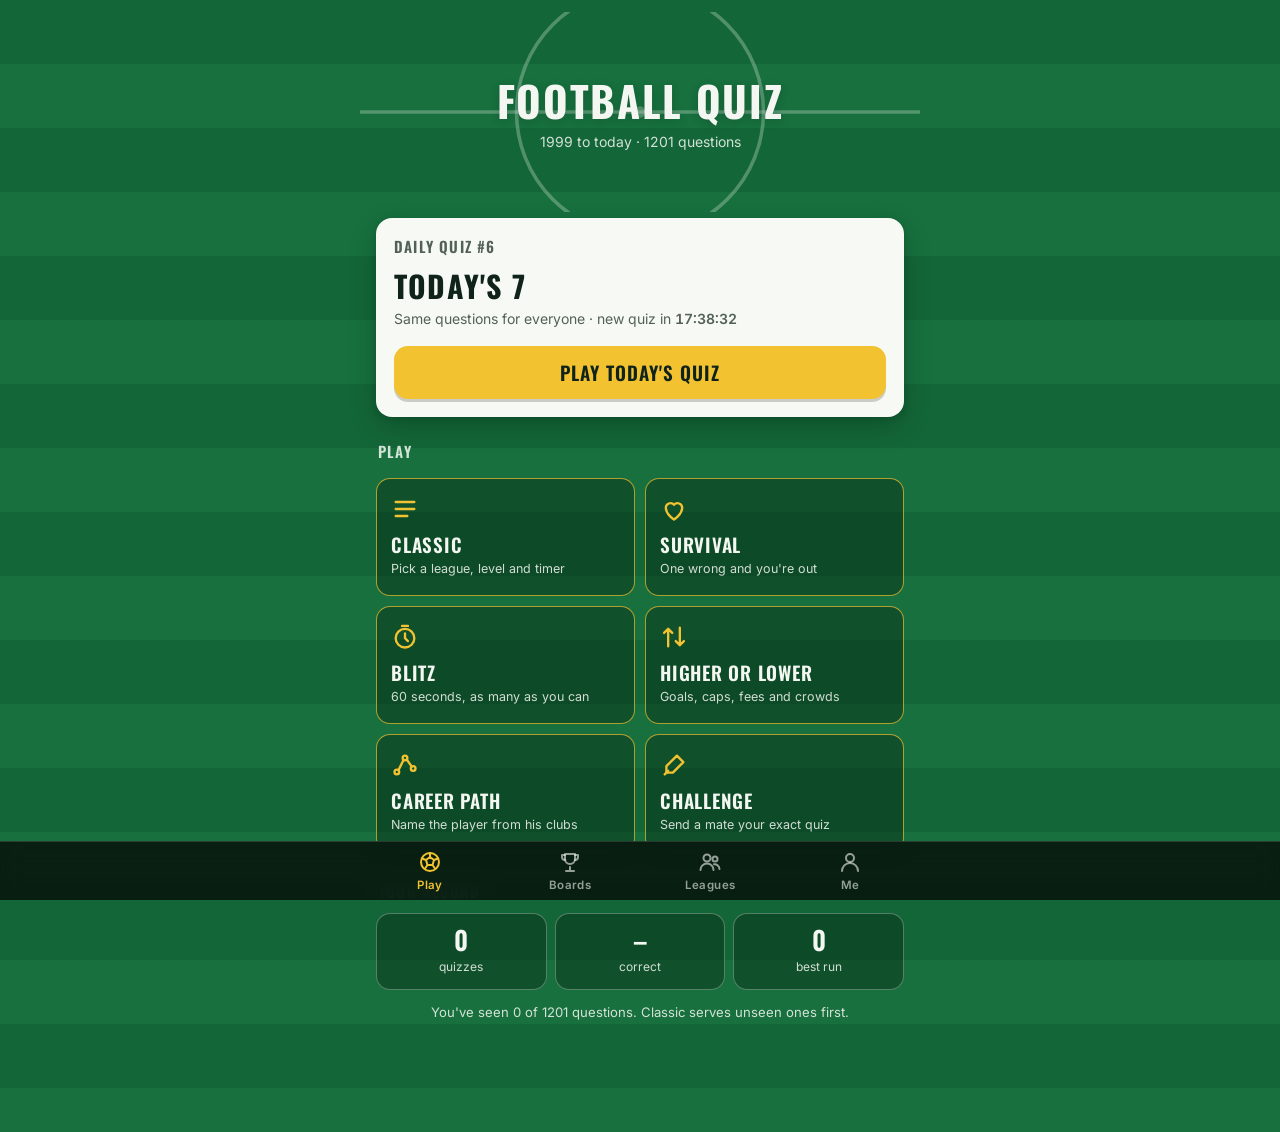
==== docs/index.html @ 6bd8944f "Front end: notifications - offered after a finished daily quiz (never on first launch), three switch" ====
<!doctype html>
<html lang="en">
<head>
<meta charset="utf-8">
<meta name="viewport" content="width=device-width, initial-scale=1, viewport-fit=cover">
<title>Football Quiz</title>
<meta name="description" content="Football general knowledge quiz, 1999 to today: a daily quiz plus classic games across the Premier League, La Liga, Serie A, Europe and international football.">
<meta name="theme-color" content="#136637" media="(prefers-color-scheme: light)">
<meta name="theme-color" content="#08170e" media="(prefers-color-scheme: dark)">
<link rel="manifest" href="manifest.json">
<link rel="icon" href="icon-192.png">
<link rel="apple-touch-icon" href="icon-192.png">
<link rel="preload" href="fonts/oswald-latin.woff2" as="font" type="font/woff2" crossorigin>
<link rel="preload" href="fonts/inter-latin.woff2" as="font" type="font/woff2" crossorigin>
<link rel="stylesheet" href="app.css">
<script defer src="js/daily-gen.js"></script>
<script defer src="js/match.js"></script>
<script defer src="js/ach-defs.js"></script>
<script defer src="js/core.js"></script>
<script defer src="js/achievements.js"></script>
<script defer src="js/quiz.js"></script>
<script defer src="js/social.js"></script>
<script defer src="js/report.js"></script>
<script defer src="js/modes.js"></script>
<script defer src="js/games.js"></script>
<script defer src="js/compete.js"></script>
<script defer src="js/board.js"></script>
<script defer src="js/push.js"></script>
<script defer src="js/me.js"></script>
<script defer src="js/app.js"></script>
</head>
<body>
<main>

<!-- ============ PLAY tab ============ -->
<section id="home">
  <header class="pitchhead">
    <svg viewBox="0 0 390 200" preserveAspectRatio="xMidYMid slice" aria-hidden="true">
      <g fill="none" stroke="#f4f7f1" stroke-opacity=".28" stroke-width="2.5">
        <line x1="-20" y1="100" x2="410" y2="100"/>
        <circle cx="195" cy="100" r="86"/>
      </g>
      <circle cx="195" cy="100" r="4" fill="#f4f7f1" fill-opacity=".28"/>
    </svg>
    <div class="ttl">
      <h1>Football Quiz</h1>
      <p id="subtitle">1999 to today</p>
    </div>
  </header>

  <div class="card daily" id="dailyCard">
    <div class="row1"><span class="lbl" id="dLabel">Daily quiz</span><span class="flame" id="dFlame"></span></div>
    <div id="dTodo">
      <h2>Today's 7</h2>
      <p class="meta">Same questions for everyone · new quiz in <span class="countdown" id="dCount1">--:--:--</span></p>
      <button class="btn" id="dPlay">Play today's quiz</button>
    </div>
    <div id="dDone" class="hidden">
      <div class="doneRow"><span class="score" id="dScore"></span><div class="grid7" id="dGrid"></div></div>
      <p class="meta" id="dRank" style="margin-top:8px"></p>
      <p class="meta">Come back tomorrow · next quiz in <span class="countdown" id="dCount2">--:--:--</span></p>
      <div class="btns"><button class="btn" id="dShare">Share</button><button class="btn ghost" id="dBoard">Daily board</button></div>
    </div>
  </div>

  <button class="divstrip tile hidden" id="divStrip">
    <span class="dic" aria-hidden="true"><svg viewBox="0 0 24 24" width="22" height="22" fill="none" stroke="currentColor" stroke-width="2" stroke-linecap="round" stroke-linejoin="round"><path d="M12 3v18M5 9l7-6 7 6"/><path d="M5 15l7 6 7-6" opacity=".45"/></svg></span>
    <span class="dtx"><b id="divTier"></b><span id="divLine"></span></span>
    <span class="chev" aria-hidden="true">›</span>
  </button>

  <h2 class="sec">Play</h2>
  <div class="modes" id="modes"></div>

  <h2 class="sec">Your record</h2>
  <div class="stats">
    <div class="stat tile"><b id="sPlayed">0</b><span>quizzes</span></div>
    <div class="stat tile"><b id="sPct">–</b><span>correct</span></div>
    <div class="stat tile"><b id="sStreak">0</b><span>best run</span></div>
  </div>
  <p class="small center" id="seenNote"></p>
</section>

<!-- ============ Classic setup ============ -->
<section id="setup" class="hidden">
  <div class="pagehead"><h1>Classic</h1><button class="iconbtn" id="setupBack">Back</button></div>
  <h2 class="sec">Competition</h2>
  <div class="chips" id="leagues"></div>
  <h2 class="sec">Difficulty</h2>
  <div class="chips" id="diffs"></div>
  <h2 class="sec">Questions</h2>
  <div class="chips" id="lengths"></div>
  <h2 class="sec">Timer</h2>
  <div class="chips" id="timers"></div>
  <button class="btn" id="start">Kick off</button>
  <p class="small center" id="pool"></p>
</section>

<!-- ============ Playing ============ -->
<section id="play" class="hidden">
  <div class="playtop"><span class="mname" id="mname">Classic</span><button class="iconbtn" id="quit">Quit</button></div>
  <div class="scoreboard">
    <div><span id="sbQL">Question</span><b id="sbQ">1/10</b></div>
    <div><span id="sbPL">Points</span><b id="sbP">0</b></div>
    <div><span id="sbClockL">Clock</span><b id="sbC">0:00</b></div>
  </div>
  <div class="segs" id="segs"></div>
  <div class="card qcard">
    <button class="lifeline hidden" id="fifty" aria-label="50:50 lifeline: remove two wrong answers, half points">50:50</button>
    <span class="tag" id="qtag"></span>
    <p class="q" id="qtext"></p>
  </div>
  <div class="opts" id="opts"></div>
  <div class="fact hidden" id="fact"><b>Did you know</b><p id="factText"></p></div>
  <button class="btn hidden" id="next">Next</button>
  <button class="linkbtn reportlink hidden" id="reportBtn" type="button">Something wrong with this question?</button>
</section>

<!-- ============ Higher or lower ============ -->
<section id="hilo" class="hidden">
  <div class="playtop"><span class="mname">Higher or lower</span><button class="iconbtn" id="hiQuit">Quit</button></div>
  <div class="scoreboard">
    <div><span>Streak</span><b id="hiStreak">0</b></div>
    <div><span>Best</span><b id="hiBest">0</b></div>
  </div>
  <p class="hicat" id="hiCat"></p>
  <div class="card statcard" id="hiA"></div>
  <div class="vs"><span>vs</span></div>
  <div class="card statcard" id="hiB"></div>
  <p class="hiask" id="hiAsk"></p>
  <div class="hibtns" id="hiBtns">
    <button class="btn" id="hiBtn"><span aria-hidden="true">▲ </span>Higher</button>
    <button class="btn" id="loBtn"><span aria-hidden="true">▼ </span>Lower</button>
  </div>
  <button class="btn hidden" id="hiNext">Next</button>
  <p class="small center" id="hiNote"></p>
</section>

<!-- ============ Career path ============ -->
<section id="career" class="hidden">
  <div class="playtop"><span class="mname">Career path</span><button class="iconbtn" id="cQuit">Quit</button></div>
  <div class="scoreboard">
    <div><span>Player</span><b id="cNum">1/5</b></div>
    <div><span>Points</span><b id="cPts">0</b></div>
    <div><span>Worth</span><b id="cWorth">5</b></div>
  </div>
  <div class="card ccard">
    <span class="tag">Senior clubs in order</span>
    <ol class="path" id="cPath"></ol>
    <p class="left" id="cLeft"></p>
  </div>
  <div id="cAsk">
    <div class="namerow guessrow"><input id="cGuess" maxlength="60" placeholder="Who is it?" autocomplete="off" autocorrect="off" autocapitalize="words" spellcheck="false"><button class="btn" id="cGuessBtn">Guess</button></div>
    <p class="msg" id="cMsg" aria-live="polite"></p>
    <div class="cbtns"><button class="btn ghost" id="cClue">Next clue</button><button class="btn ghost" id="cGiveUp">Give up</button></div>
    <p class="small center">5 points with one club showing, then 4, 3, 2 and 1. A wrong guess shows the next clue.</p>
  </div>
  <div id="cRes" class="hidden">
    <div class="card cres"><p class="lbl">It was</p><p class="who" id="cResName"></p><p id="cResLine"></p></div>
    <button class="btn" id="cNext">Next player</button>
  </div>
</section>

<!-- ============ Result ============ -->
<section id="done" class="hidden">
  <div class="card result">
    <div class="lbl" id="rLabel">Full time</div>
    <div class="big" id="final"></div>
    <p class="verdict" id="verdict"></p>
    <div class="grid7 hidden" id="rGrid"></div>
    <p class="flame hidden" id="rFlame"></p>
    <button class="btn hidden" id="rShare">Share result</button>
  </div>
  <div class="postbox">
    <div id="postAsk" class="hidden">
      <p>Put your score on the board? Pick a name:</p>
      <div class="namerow"><input id="nameIn" maxlength="16" placeholder="Your name" autocomplete="nickname" autocapitalize="words"><button class="btn" id="postBtn">Post</button></div>
    </div>
    <p id="postMsg" class="msg hidden"></p>
  </div>
  <div class="tile pushask hidden" id="pushAsk">
    <p class="pat"><b>Want a nudge when tomorrow's quiz is up?</b></p>
    <p class="cmeta">One notification a day at about 9am, plus when a mate beats your challenge. Switch any of them off in the Me tab.</p>
    <div class="btnpair"><button class="btn" id="paYes">Turn on</button><button class="btn ghost" id="paNo">Not now</button></div>
    <p class="msg err hidden" id="paMsg" aria-live="polite"></p>
  </div>
  <div id="chBox" class="hidden">
    <button class="btn" id="rChallenge">Challenge a mate</button>
    <p class="msg hidden" id="chMsg" aria-live="polite"></p>
  </div>
  <button class="btn" id="again">Play again</button>
  <button class="btn ghost" id="menu">Home</button>
  <h2 class="sec" id="missedH">What you missed</h2>
  <ul class="review" id="missed"></ul>
</section>

<!-- ============ Challenge hub ============ -->
<section id="chal" class="hidden">
  <div class="pagehead"><h1>Challenge</h1><button class="iconbtn" id="chalBack">Back</button></div>
  <div class="card">
    <h2 class="ctitle">Got a code?</h2>
    <p class="cmeta">Play the exact quiz a mate played, then see your scores side by side.</p>
    <div class="namerow incard"><input id="chCode" class="code" maxlength="7" placeholder="ABC123" autocomplete="off" autocorrect="off" autocapitalize="characters" spellcheck="false"><button class="btn" id="chGo">Play</button></div>
    <p class="msg hidden" id="chGoMsg" aria-live="polite"></p>
  </div>
  <div class="tile howto">
    <b>Send one</b>
    <p>Play a Classic quiz, then tap <em>Challenge a mate</em> on the result screen. They get the same questions in the same order.</p>
    <button class="btn ghost" id="chClassic">Play Classic</button>
  </div>
  <h2 class="sec">Head to head</h2>
  <ul class="lb" id="h2hList"></ul>
  <p class="small center" id="h2hMsg"></p>
  <h2 class="sec">Your challenges</h2>
  <ul class="lb" id="chList"></ul>
  <p class="small center" id="chListMsg"></p>
</section>

<!-- ============ Challenge invite ============ -->
<section id="chIntro" class="hidden">
  <div class="pagehead"><h1>Challenge</h1><button class="iconbtn" id="ciBack">Home</button></div>
  <div class="card invite">
    <div class="lbl" id="ciCode"></div>
    <p class="who" id="ciFrom"></p>
    <p class="sub" id="ciSub">challenges you</p>
    <div class="target hidden" id="ciTarget"><span>Score to beat</span><b id="ciScore"></b><em id="ciPts"></em></div>
    <p class="cmeta" id="ciMeta"></p>
    <button class="btn hidden" id="ciPlay">Kick off</button>
    <p class="msg hidden" id="ciMsg" aria-live="polite"></p>
  </div>
</section>

<!-- ============ Challenge result: side by side ============ -->
<section id="vs" class="hidden">
  <div class="card result vscard">
    <div class="lbl" id="vsLabel">Challenge</div>
    <div class="vsrow">
      <div class="side"><span class="nm" id="vsAName">You</span><b id="vsA">–</b><em id="vsAP"></em></div>
      <div class="mid">v</div>
      <div class="side"><span class="nm" id="vsBName"></span><b id="vsB">–</b><em id="vsBP"></em></div>
    </div>
    <p class="verdict" id="vsVerdict"></p>
    <p class="h2h" id="vsH2h"></p>
  </div>
  <p class="msg hidden" id="vsMsg" aria-live="polite"></p>
  <div id="vsPlays" class="hidden">
    <h2 class="sec">Who's played</h2>
    <ul class="lb" id="vsPlayList"></ul>
    <button class="btn" id="vsShare">Share the challenge again</button>
  </div>
  <div id="vsQs">
    <h2 class="sec">Question by question</h2>
    <ul class="review qq" id="vsQList"></ul>
  </div>
  <button class="btn ghost" id="vsHome">Home</button>
</section>

<!-- ============ BOARDS tab ============ -->
<section id="boards" class="hidden">
  <div class="pagehead"><h1>Boards</h1></div>
  <div class="chips" id="bKind"></div>
  <div class="chips" id="bPeriod" style="margin-top:6px;padding-top:6px;border-top:1px solid var(--tileb)"></div>
  <div class="chips" id="bLen"></div>
  <h2 class="sec" id="bTitle"></h2>
  <ul class="lb" id="lb"></ul>
  <p class="small center" id="bMsg"></p>
  <p class="small center" id="bNote"></p>
</section>

<!-- ============ LEAGUES tab ============ -->
<section id="leaguesTab" class="hidden">
  <div class="pagehead"><h1>Leagues</h1></div>
  <div class="card divcard" id="divCard">
    <div class="row1"><span class="lbl">This week's division</span><span class="left" id="dvLeft"></span></div>
    <h2 class="ctitle" id="dvTier"></h2>
    <div class="ladder" id="dvLadder"></div>
    <p class="banner hidden" id="dvLast"></p>
    <p class="cmeta" id="dvLine"></p>
  </div>
  <ul class="lb divtable" id="dvTable"></ul>
  <p class="small" id="dvNote">Every game you post earns points: Classic, daily and career-path points as scored, 1 per correct answer in Survival, Blitz and Higher or lower. Tables of 20; every Monday at midnight the top 3 go up and the bottom 3 go down.</p>

  <h2 class="sec">Private leagues</h2>
  <ul class="lb" id="lgList"></ul>
  <p class="small center" id="lgMsg"></p>
  <div class="tile join hidden" id="lgInvite">
    <b id="lgInviteName"></b>
    <p id="lgInviteMeta"></p>
    <div class="btnpair"><button class="btn" id="lgInviteJoin">Join league</button><button class="btn ghost" id="lgInviteNo">Not now</button></div>
  </div>
  <div class="tile form">
    <b>Join with a code</b>
    <div class="namerow"><input id="lgCode" class="code" maxlength="7" placeholder="ABC123" autocomplete="off" autocorrect="off" autocapitalize="characters" spellcheck="false"><button class="btn" id="lgJoin">Join</button></div>
  </div>
  <div class="tile form">
    <b>Start a league</b>
    <div class="namerow"><input id="lgName" maxlength="24" placeholder="League name" autocomplete="off" autocapitalize="words"><button class="btn" id="lgCreate">Create</button></div>
  </div>
  <p class="msg hidden" id="lgFormMsg" aria-live="polite"></p>
</section>

<!-- ============ One private league ============ -->
<section id="league" class="hidden">
  <div class="pagehead"><h1 id="lName">League</h1><button class="iconbtn" id="lBack">Back</button></div>
  <div class="tile codetile">
    <div><span class="lbl">Join code</span><b class="codebig" id="lCode"></b></div>
    <button class="btn" id="lInvite">Invite</button>
  </div>
  <div class="chips" id="lPeriod"></div>
  <ul class="lb" id="lTable"></ul>
  <p class="small center" id="lMsg"></p>
  <p class="small" id="lNote">Points from every mode, for players who are in the league. The week runs Monday to Sunday (UK time).</p>
  <button class="btn ghost" id="lLeave">Leave league</button>
</section>

<!-- ============ Name sheet (shared) ============ -->
<div class="sheet hidden" id="nameSheet" role="dialog" aria-modal="true" aria-labelledby="nsTitle">
  <div class="card">
    <h2 class="ctitle" id="nsTitle">Pick a name</h2>
    <p class="cmeta" id="nsWhy">Your mates will see it in tables and challenges.</p>
    <div class="namerow incard"><input id="nsName" maxlength="16" placeholder="Your name" autocomplete="nickname" autocapitalize="words"><button class="btn" id="nsSave">Save</button></div>
    <p class="msg hidden" id="nsMsg"></p>
    <button class="linkbtn" id="nsCancel">Cancel</button>
  </div>
</div>

<!-- ============ Report sheet (answer screen) ============ -->
<div class="sheet hidden" id="reportSheet" role="dialog" aria-modal="true" aria-labelledby="rpTitle">
  <div class="card">
    <h2 class="ctitle" id="rpTitle">Report this question</h2>
    <p class="cmeta rpq" id="rpQ"></p>
    <p class="cmeta" id="rpA"></p>
    <div class="chips incard" id="rpWhy" data-r=""></div>
    <textarea class="rpnote" id="rpNote" maxlength="300" rows="3" placeholder="Anything to add? (optional)"></textarea>
    <p class="msg hidden" id="rpMsg"></p>
    <button class="btn" id="rpSend" type="button">Send report</button>
    <button class="linkbtn" id="rpCancel" type="button">Cancel</button>
  </div>
</div>

<!-- ============ ME tab ============ -->
<section id="me" class="hidden">
  <div class="pagehead"><h1>Me</h1></div>
  <div class="tile">
    <p style="margin:0 0 10px">Your name on the boards</p>
    <div class="namerow"><input id="meName" maxlength="16" placeholder="Pick a name" autocomplete="nickname" autocapitalize="words"><button class="btn" id="meSave">Save</button></div>
    <p class="msg hidden" id="meMsg"></p>
  </div>
  <h2 class="sec">Your record</h2>
  <div class="stats">
    <div class="stat tile"><b id="mDaily">0</b><span>dailies</span></div>
    <div class="stat tile"><b id="mDStreak">0</b><span>day streak</span></div>
    <div class="stat tile"><b id="mDBest">0</b><span>best streak</span></div>
  </div>
  <div class="stats" style="margin-top:8px">
    <div class="stat tile"><b id="mPlayed">0</b><span>classic</span></div>
    <div class="stat tile"><b id="mPct">–</b><span>correct</span></div>
    <div class="stat tile"><b id="mSeen">0</b><span>seen</span></div>
  </div>
  <h2 class="sec">Personal bests</h2>
  <div class="stats">
    <div class="stat tile"><b id="bSurvival">–</b><span>survival</span></div>
    <div class="stat tile"><b id="bBlitz">–</b><span>blitz</span></div>
    <div class="stat tile"><b id="bHilo">–</b><span>hi-lo</span></div>
    <div class="stat tile"><b id="bCareer">–</b><span>career</span></div>
  </div>
  <div class="achhead"><h2 class="sec">Achievements</h2><span id="achCount"></span></div>
  <div class="achgrid" id="achGrid"></div>
  <p class="small">Earned on this phone. Your best three show next to your name on the boards.</p>
  <h2 class="sec">Settings</h2>
  <div class="tile" style="padding-top:4px;padding-bottom:4px">
    <div class="setrow" id="hapticsRow"><span class="stx"><b>Vibrate</b><span>A buzz when you're right, two when you're wrong</span></span>
      <button class="switch" id="setHaptics" role="switch" aria-checked="true" aria-label="Vibrate"></button></div>
    <div class="setrow"><span class="stx"><b>Sounds</b><span>Crowd cheers, groans and the final whistle</span></span>
      <button class="switch" id="setSound" role="switch" aria-checked="false" aria-label="Sounds"></button></div>
  </div>
  <h2 class="sec">Notifications</h2>
  <div class="tile" style="padding-top:4px;padding-bottom:4px">
    <div id="pushList"></div>
    <p class="small pushnote hidden" id="pushNote"></p>
    <p class="msg hidden" id="pushMsg" aria-live="polite"></p>
  </div>
  <h2 class="sec">About</h2>
  <div class="tile">
    <p style="margin:0">No accounts, no ads, no tracking. Your name and scores are only used for the boards.</p>
    <p style="margin:10px 0 0"><a href="privacy.html">Privacy policy</a></p>
  </div>
  <p class="small center" id="version"></p>
</section>

</main>

<nav class="tabbar" id="tabbar">
  <button data-tab="home" aria-current="page"><svg viewBox="0 0 24 24" fill="none" stroke="currentColor" stroke-width="2" stroke-linecap="round" stroke-linejoin="round"><circle cx="12" cy="12" r="9"/><path d="M12 7l4 3-1.5 5h-5L8 10z"/><path d="M12 7V3M16 10l4-1.5M14.5 15l2.5 3.5M9.5 15L7 18.5M8 10L4 8.5"/></svg>Play</button>
  <button data-tab="boards"><svg viewBox="0 0 24 24" fill="none" stroke="currentColor" stroke-width="2" stroke-linecap="round" stroke-linejoin="round"><path d="M8 21h8M12 17v4M7 4h10v5a5 5 0 0 1-10 0z"/><path d="M17 5h3v2a3 3 0 0 1-3 3M7 5H4v2a3 3 0 0 0 3 3"/></svg>Boards</button>
  <button data-tab="leaguesTab"><svg viewBox="0 0 24 24" fill="none" stroke="currentColor" stroke-width="2" stroke-linecap="round" stroke-linejoin="round"><circle cx="9" cy="8" r="3.5"/><path d="M2.5 20a6.5 6.5 0 0 1 13 0"/><circle cx="17" cy="9" r="2.5"/><path d="M16 14.2a5 5 0 0 1 5.5 4.8"/></svg>Leagues</button>
  <button data-tab="me"><svg viewBox="0 0 24 24" fill="none" stroke="currentColor" stroke-width="2" stroke-linecap="round" stroke-linejoin="round"><circle cx="12" cy="8" r="4"/><path d="M4 21a8 8 0 0 1 16 0"/></svg>Me</button>
</nav>
<div class="toast hidden" id="toast" role="status" aria-live="polite"></div>
<div class="achtoast hidden" id="achToast" role="status" aria-live="polite">
  <span class="badge big" id="atIc" aria-hidden="true"></span>
  <span class="tx"><span class="lbl">Achievement unlocked</span><b id="atName"></b><span class="ds" id="atDesc"></span></span>
</div>
<div class="goal hidden" id="goal" aria-live="polite">
  <div class="frame" aria-hidden="true"><div class="net"></div></div>
  <div class="confetti" id="confetti" aria-hidden="true"></div>
  <div class="gtx"><b id="goalText">Goal!</b><span id="goalSub">Perfect score</span></div>
</div>
</body>
</html>
---- docs/app.css ----
/* Football Quiz - pitch theme. Keep iOS 12 / old WebView safe:
   no flexbox gap, no clamp(), no inset, no aspect-ratio, single-position colour stops. */
@font-face{font-family:"Inter";font-style:normal;font-weight:400 700;font-display:swap;src:url(fonts/inter-latin.woff2) format("woff2");unicode-range:U+0000-00FF,U+0131,U+0152-0153,U+02BB-02BC,U+02C6,U+02DA,U+02DC,U+0304,U+0308,U+0329,U+2000-206F,U+20AC,U+2122,U+2191,U+2193,U+2212,U+2215,U+FEFF,U+FFFD}
@font-face{font-family:"Inter";font-style:normal;font-weight:400 700;font-display:swap;src:url(fonts/inter-latin-ext.woff2) format("woff2");unicode-range:U+0100-02BA,U+02BD-02C5,U+02C7-02CC,U+02CE-02D7,U+02DD-02FF,U+1D00-1DBF,U+1E00-1E9F,U+1EF2-1EFF,U+2020,U+20A0-20AB,U+20AD-20C4,U+2113,U+2C60-2C7F,U+A720-A7FF}
@font-face{font-family:"Oswald";font-style:normal;font-weight:500 700;font-display:swap;src:url(fonts/oswald-latin.woff2) format("woff2");unicode-range:U+0000-00FF,U+0131,U+0152-0153,U+02BB-02BC,U+02C6,U+02DA,U+02DC,U+0304,U+0308,U+0329,U+2000-206F,U+20AC,U+2122,U+2191,U+2193,U+2212,U+2215,U+FEFF,U+FFFD}
@font-face{font-family:"Oswald";font-style:normal;font-weight:500 700;font-display:swap;src:url(fonts/oswald-latin-ext.woff2) format("woff2");unicode-range:U+0100-02BA,U+02BD-02C5,U+02C7-02CC,U+02CE-02D7,U+02DD-02FF,U+1D00-1DBF,U+1E00-1E9F,U+1EF2-1EFF,U+2020,U+20A0-20AB,U+20AD-20C4,U+2113,U+2C60-2C7F,U+A720-A7FF}

:root{
  --chalk:#f4f7f1; --chalk2:rgba(244,247,241,.85); --chalk3:rgba(244,247,241,.6);
  --tile:rgba(6,32,17,.38); --tileb:rgba(244,247,241,.3);
  --card:#f7f9f4; --ink:#10231a; --ink2:#526157; --cardb:rgba(16,35,26,.08);
  --yellow:#f2c230; --flame:#a33a06; --wrong:#b8430b; --segwrong:#e8590c; --segnone:rgba(244,247,241,.25);
  --fact:rgba(6,28,15,.6); --score:#0a1f13; --right:#1d7a43;
  --head:"Oswald","Arial Narrow",Impact,sans-serif;
  --body:"Inter",system-ui,-apple-system,"Segoe UI",Roboto,sans-serif;
  --page:repeating-linear-gradient(180deg,#136637 0,#136637 64px,#17703e 64px,#17703e 128px);
}
@media (prefers-color-scheme:dark){:root{
  --card:#13261b; --ink:#eef3ec; --ink2:rgba(238,243,236,.7); --cardb:rgba(238,243,236,.16);
  --tileb:rgba(238,243,236,.16); --flame:#f2c230; --right:#4cc77e;
  --page:radial-gradient(ellipse 70% 45% at 0 0,rgba(255,247,214,.16),rgba(255,247,214,0) 100%),
         radial-gradient(ellipse 70% 45% at 100% 0,rgba(255,247,214,.16),rgba(255,247,214,0) 100%),
         repeating-linear-gradient(180deg,#08170e 0,#08170e 64px,#0b1d12 64px,#0b1d12 128px);
}}

*{box-sizing:border-box}
html{background:#136637}
@media (prefers-color-scheme:dark){html{background:#08170e}}
body{margin:0;min-height:100vh;background:var(--page);color:var(--chalk);font:16px/1.45 var(--body);
  -webkit-tap-highlight-color:transparent;-webkit-text-size-adjust:100%}
main{max-width:560px;margin:0 auto;padding:12px 16px calc(96px + env(safe-area-inset-bottom))}
body.playing main{padding-bottom:calc(28px + env(safe-area-inset-bottom))}
button{font:inherit;color:inherit}
a{color:var(--yellow)}
.hidden{display:none!important}
.center{text-align:center}
.small{font-size:.82rem;color:var(--chalk2)}

/* ---------- headings */
h1,h2,h3,.oswald{font-family:var(--head);text-transform:uppercase;letter-spacing:.04em;margin:0}
h1{font-size:30px;font-weight:700}
.sec{font-size:15px;font-weight:600;color:var(--chalk2);margin:24px 2px 10px;letter-spacing:.08em}
.pagehead{display:flex;align-items:center;justify-content:space-between;min-height:48px;margin:6px 0 10px}
.pagehead h1{font-size:28px}

/* ---------- home header: centre circle + halfway line */
.pitchhead{position:relative;height:200px;margin:0 -16px 6px;text-align:center;overflow:hidden}
.pitchhead svg{position:absolute;left:0;top:0;width:100%;height:100%}
.pitchhead .ttl{position:absolute;left:0;right:0;top:66px}
.pitchhead h1{font-size:42px;font-weight:700;line-height:1.05;letter-spacing:.04em;text-shadow:0 2px 10px rgba(0,0,0,.18)}
.pitchhead p{margin:10px 0 0;color:var(--chalk2);font-size:14px}

/* ---------- cards and tiles */
.card{background:var(--card);color:var(--ink);border-radius:16px;padding:18px;
  box-shadow:0 10px 28px rgba(0,0,0,.18),0 2px 6px rgba(0,0,0,.12)}
@media (prefers-color-scheme:dark){.card{border:1px solid var(--cardb);box-shadow:0 10px 28px rgba(0,0,0,.35)}}
.tile{background:var(--tile);border:1px solid var(--tileb);border-radius:14px;padding:14px;color:var(--chalk)}

/* ---------- buttons */
.btn{display:block;width:100%;min-height:52px;border:0;border-radius:14px;padding:13px 16px;cursor:pointer;
  background:var(--yellow);color:#10231a;font-family:var(--head);font-weight:600;font-size:19px;
  text-transform:uppercase;letter-spacing:.05em;margin-top:16px;box-shadow:0 3px 0 rgba(0,0,0,.18)}
.btn:active{-webkit-transform:translateY(1px);transform:translateY(1px)}
.btn:disabled{opacity:.5;cursor:default}
.btn.ghost{background:var(--tile);color:var(--chalk);border:1px solid var(--tileb);box-shadow:none}
.card .btn.ghost{background:transparent;color:var(--ink);border-color:var(--cardb)}
.iconbtn{min-width:44px;min-height:44px;border:1px solid var(--tileb);background:var(--tile);border-radius:12px;
  padding:0 14px;cursor:pointer;font-size:14px;font-weight:600;color:var(--chalk)}
.linkbtn{background:none;border:0;color:inherit;text-decoration:underline;padding:10px 4px;cursor:pointer;font-size:.9rem;min-height:44px}

/* ---------- chips (setup + boards) */
.chips{display:flex;flex-wrap:wrap;margin:0 -4px}
.chip{min-height:44px;margin:4px;border:1px solid var(--tileb);background:var(--tile);color:var(--chalk);
  border-radius:999px;padding:10px 16px;font-size:15px;cursor:pointer}
.chip[aria-pressed=true]{background:var(--yellow);border-color:var(--yellow);color:#10231a;font-weight:600}
.seg{display:flex;background:var(--tile);border:1px solid var(--tileb);border-radius:14px;padding:4px}
.seg button{-webkit-box-flex:1;flex:1;min-height:44px;border:0;background:none;border-radius:10px;
  font-family:var(--head);font-weight:600;font-size:16px;text-transform:uppercase;letter-spacing:.05em;
  color:var(--chalk2);cursor:pointer}
.seg button[aria-pressed=true]{background:var(--yellow);color:#10231a}

/* ---------- daily card */
.daily .row1{display:flex;align-items:center;justify-content:space-between}
.daily .lbl{font-family:var(--head);font-weight:600;font-size:15px;letter-spacing:.08em;text-transform:uppercase;color:var(--ink2)}
.daily .flame{font-weight:700;color:var(--flame);font-size:15px;white-space:nowrap}
.daily h2{font-size:30px;font-weight:700;margin:6px 0 2px;color:var(--ink)}
.daily .meta{color:var(--ink2);font-size:14px;margin:0}
.daily .score{font-family:var(--head);font-weight:700;font-size:40px;line-height:1;font-variant-numeric:tabular-nums}
.daily .doneRow{display:flex;align-items:center;margin-top:12px}
.daily .doneRow .score{margin-right:14px}
.daily .btns{display:flex;margin-top:14px}
.daily .btns .btn{margin-top:0}
.daily .btns .btn + .btn{margin-left:10px}
.grid7{display:flex;flex-wrap:wrap}
.grid7 i{display:block;width:22px;height:22px;border-radius:5px;margin:2px 5px 2px 0;background:var(--right)}
.grid7 i.x{background:var(--segwrong)}
.countdown{font-variant-numeric:tabular-nums;font-weight:600}

/* ---------- mode tiles */
.modes{display:flex;flex-wrap:wrap;margin:0 -5px}
.mode{position:relative;width:calc(50% - 10px);margin:5px;min-height:118px;text-align:left;cursor:pointer;
  display:block;vertical-align:top;padding:12px 14px 14px}
.mode .ic{display:block;width:28px;height:28px;margin-bottom:8px;opacity:.9}
.mode .ic svg{display:block}
.mode b{font-family:var(--head);font-weight:600;font-size:19px;text-transform:uppercase;letter-spacing:.04em;display:block}
.mode span{font-size:12.5px;color:var(--chalk2);display:block;margin-top:1px}
.mode.active{border-color:rgba(242,194,48,.7)}
.mode.active .ic{color:var(--yellow);opacity:1}
.mode:disabled{cursor:default}
.mode:disabled b,.mode:disabled span,.mode:disabled .ic{opacity:.55}
.soon{position:absolute;top:10px;right:10px;font-size:10.5px;font-weight:700;letter-spacing:.06em;text-transform:uppercase;
  background:rgba(244,247,241,.16);color:var(--chalk);border-radius:999px;padding:3px 8px}

/* ---------- record tiles */
.stats{display:flex;margin:0 -4px}
.stat{-webkit-box-flex:1;flex:1;margin:0 4px;text-align:center;padding:12px 6px}
.stat b{display:block;font-family:var(--head);font-weight:600;font-size:26px;line-height:1.1;font-variant-numeric:tabular-nums}
.stat span{font-size:12px;color:var(--chalk2)}

/* ---------- play: scoreboard + progress */
.playtop{display:flex;align-items:center;justify-content:space-between;margin:2px 0 10px}
.playtop .mname{font-family:var(--head);font-weight:600;font-size:16px;letter-spacing:.08em;text-transform:uppercase;color:var(--chalk2)}
.scoreboard{display:flex;background:var(--score);border-radius:12px;padding:8px 4px;box-shadow:inset 0 0 0 1px rgba(244,247,241,.08)}
.scoreboard div{-webkit-box-flex:1;flex:1;text-align:center}
.scoreboard div + div{border-left:1px solid rgba(244,247,241,.12)}
.scoreboard span{display:block;font-size:11px;letter-spacing:.08em;text-transform:uppercase;color:var(--chalk3)}
.scoreboard b{display:block;font-family:var(--head);font-weight:600;font-size:28px;line-height:1.15;color:var(--yellow);font-variant-numeric:tabular-nums}
.scoreboard b.low{color:var(--segwrong)}
.segs{display:flex;margin:12px 0 14px}
.segs i{-webkit-box-flex:1;flex:1;height:6px;border-radius:3px;background:var(--segnone)}
.segs i + i{margin-left:3px}
.segs i.ok{background:var(--chalk)}
.segs i.no{background:var(--segwrong)}
.segs i.now{background:rgba(244,247,241,.55)}
.qcard .tag{display:inline-block;font-size:12px;font-weight:600;letter-spacing:.04em;text-transform:uppercase;color:var(--ink2);margin-bottom:8px}
.qcard .q{font-size:19px;font-weight:600;line-height:1.35;margin:0}

/* ---------- answers */
.opts{margin-top:12px}
.opt{display:flex;align-items:center;width:100%;min-height:56px;text-align:left;margin-top:10px;cursor:pointer;
  background:var(--tile);border:1px solid var(--tileb);border-radius:14px;padding:12px 14px;color:var(--chalk);font-size:16.5px;font-weight:500}
.opt .t{-webkit-box-flex:1;flex:1}
.opt .st{font-size:12px;font-weight:700;letter-spacing:.04em;text-transform:uppercase;margin-left:10px;white-space:nowrap}
.opt .st svg{width:16px;height:16px;vertical-align:-3px;margin-right:4px}
.opt:disabled{cursor:default}
.opt.right{background:#fff;color:#10231a;border-color:#fff;box-shadow:0 0 0 3px var(--yellow);opacity:1}
.opt.right .st{color:#7a5a00}
.opt.wrong{background:var(--wrong);border-color:var(--wrong);color:#fff;opacity:1}
.opt.dim{opacity:.5}
.opt.dim .t{text-decoration:line-through}
.fact{margin-top:14px;padding:14px 16px;border-radius:14px;background:var(--fact);border:1px solid rgba(244,247,241,.14)}
.fact b{display:block;font-family:var(--head);font-weight:600;font-size:15px;letter-spacing:.08em;text-transform:uppercase;color:var(--yellow);margin-bottom:3px}
.fact p{margin:0;color:var(--chalk);font-size:15px}
.fact .verdict{color:var(--chalk2);font-weight:600}

/* ---------- result */
.result{text-align:center;padding:24px 18px}
.result .lbl{font-family:var(--head);font-weight:600;font-size:15px;letter-spacing:.1em;text-transform:uppercase;color:var(--ink2)}
.result .big{font-family:var(--head);font-weight:700;font-size:64px;line-height:1.05;margin:6px 0 2px;font-variant-numeric:tabular-nums}
.result .verdict{color:var(--ink2);margin:0}
.result .grid7{justify-content:center;margin-top:14px}
.result .grid7 i{margin:2px 3px}
.result .flame{color:var(--flame);font-weight:700;margin:10px 0 0}
.postbox{margin-top:12px}
.postbox p{margin:0 0 10px}
.namerow{display:flex}
.namerow input{-webkit-box-flex:1;flex:1;min-width:0;min-height:48px;border:1px solid var(--tileb);background:var(--tile);color:var(--chalk);
  border-radius:12px;padding:10px 12px;font:inherit;font-size:16px}
.namerow input::placeholder{color:var(--chalk3)}
.namerow .btn{width:auto;margin:0 0 0 8px;min-height:48px;padding:10px 18px;font-size:17px}
.msg{margin:10px 0 0;color:var(--chalk)}
.msg.err{color:#ffd0b8;font-weight:600}
.review{list-style:none;padding:0;margin:0}
.review li{margin-top:10px;font-size:15px}
.review .ans{font-weight:600;margin-top:4px}
.review .yours{color:#ffc3a6;margin-top:2px}

/* ---------- boards */
.lb{list-style:none;padding:0;margin:0}
.lb li{display:flex;align-items:center;margin-top:8px;padding:10px 14px;min-height:56px}
.lb li.me{border-color:var(--yellow);box-shadow:inset 0 0 0 1px var(--yellow)}
.lb .pos{width:2.1em;font-family:var(--head);font-weight:600;font-size:18px;color:var(--chalk2);text-align:center;margin-right:8px}
.lb .nm{-webkit-box-flex:1;flex:1;min-width:0;font-weight:600}
.lb .nm .n{display:block;overflow:hidden;text-overflow:ellipsis;white-space:nowrap}
.lb .meta{display:block;font-size:12px;color:var(--chalk2);font-weight:400}
.lb .meta .grid7 i{width:10px;height:10px;border-radius:2px;margin:3px 3px 0 0;display:inline-block}
.lb .pts{font-family:var(--head);font-weight:600;font-size:22px;color:var(--yellow);margin-left:10px;font-variant-numeric:tabular-nums}

/* ---------- tab bar */
.tabbar{position:fixed;left:0;right:0;bottom:0;z-index:5;display:flex;justify-content:center;background:rgba(8,26,15,.94);
  border-top:1px solid rgba(244,247,241,.14);padding-bottom:env(safe-area-inset-bottom);
  -webkit-backdrop-filter:blur(10px);backdrop-filter:blur(10px)}
.tabbar button{-webkit-box-flex:1;flex:1;max-width:140px;min-height:58px;border:0;background:none;cursor:pointer;
  color:var(--chalk3);font-size:11.5px;font-weight:600;letter-spacing:.03em;padding:7px 0 6px}
.tabbar svg{display:block;width:24px;height:24px;margin:0 auto 3px}
.tabbar button[aria-current=page]{color:var(--yellow)}
body.playing .tabbar{display:none}

/* ---------- toast */
.toast{position:fixed;left:50%;bottom:calc(84px + env(safe-area-inset-bottom));-webkit-transform:translateX(-50%);transform:translateX(-50%);
  z-index:9;background:#10231a;color:#fff;border:1px solid rgba(244,247,241,.25);border-radius:12px;padding:10px 16px;
  font-size:14px;font-weight:600;box-shadow:0 8px 24px rgba(0,0,0,.3);max-width:90%}

/* ---------- plain pages (privacy) */
.prose h2{font-size:18px;font-weight:600;margin:22px 0 6px;color:var(--ink)}
.prose p,.prose li{color:var(--ink);font-size:15.5px}
.prose ul{padding-left:20px}
.prose a{color:var(--right);font-weight:600}
@media (prefers-reduced-motion:reduce){*{transition:none!important;animation:none!important}}

/* ---------- 50:50 lifeline (classic) */
.qcard{position:relative}
.lifeline{float:right;min-height:36px;margin:-6px -6px 6px 10px;padding:6px 12px;border-radius:999px;cursor:pointer;
  border:2px solid var(--yellow);background:transparent;color:var(--ink);font-family:var(--head);font-weight:600;
  font-size:15px;letter-spacing:.05em}
.lifeline:disabled{opacity:.45;cursor:default;border-color:var(--cardb)}
.opt.out{opacity:.25}
#play.blitz .opt{min-height:52px}
.segs.hidden + .qcard{margin-top:14px}
.statcard .num small{font-size:20px;font-weight:600;margin-right:6px}

/* ---------- higher or lower */
.hicat{margin:14px 2px 8px;font-family:var(--head);font-weight:600;font-size:15px;letter-spacing:.08em;text-transform:uppercase;color:var(--chalk2);text-align:center}
.statcard{text-align:center;padding:14px 16px 16px}
.statcard .tag{display:none}
.statcard .who{margin:0;font-size:20px;font-weight:700;line-height:1.25}
.statcard .sub{margin:2px 0 0;font-size:13.5px;color:var(--ink2)}
.statcard .num{margin:6px 0 0;font-family:var(--head);font-weight:700;font-size:40px;line-height:1.1;font-variant-numeric:tabular-nums}
.statcard .unit{margin:0;font-size:13px;letter-spacing:.04em;text-transform:uppercase;color:var(--ink2);font-weight:600}
.statcard.good{box-shadow:0 0 0 3px var(--yellow),0 10px 28px rgba(0,0,0,.18)}
.statcard.good .num{color:var(--right)}
.statcard.bad{background:var(--wrong);color:#fff}
.statcard.bad .sub,.statcard.bad .unit{color:rgba(255,255,255,.85)}
.vs{text-align:center;margin:6px 0;position:relative;z-index:1;height:26px}
.vs span{display:inline-block;background:var(--score);color:var(--yellow);
  font-family:var(--head);font-weight:700;font-size:14px;letter-spacing:.08em;text-transform:uppercase;border-radius:999px;
  padding:3px 12px;border:1px solid rgba(244,247,241,.25)}
.hiask{margin:14px 2px 0;text-align:center;font-weight:600;color:var(--chalk)}
.hibtns{display:flex}
.hibtns .btn + .btn{margin-left:10px}

/* ---------- career path */
.ccard .tag{display:inline-block;font-size:12px;font-weight:600;letter-spacing:.04em;text-transform:uppercase;color:var(--ink2);margin-bottom:6px}
.path{list-style:none;margin:0;padding:0}
.path li{position:relative;display:flex;align-items:center;min-height:40px;padding:6px 0 6px 40px;font-size:17px;font-weight:600}
.path li .dot{position:absolute;left:0;top:50%;margin-top:-14px;width:28px;height:28px;border-radius:50%;background:var(--right);color:#fff;
  font-family:var(--head);font-size:14px;line-height:28px;text-align:center}
.path li + li:before{content:"";position:absolute;left:13px;top:-8px;height:16px;border-left:2px dashed var(--cardb)}
.path li.info{font-weight:500;color:var(--ink2);font-size:16px}
.path li.info .dot{background:transparent;border:2px solid var(--right);width:28px;height:28px}
.path .loan{margin-left:8px;font-size:11px;font-weight:700;letter-spacing:.05em;text-transform:uppercase;color:var(--ink2);
  border:1px solid var(--cardb);border-radius:999px;padding:1px 7px}
.ccard .left{margin:8px 0 0;font-size:13.5px;color:var(--ink2)}
.guessrow{margin-top:14px}
.cbtns{display:flex}
.cbtns .btn{margin-top:10px;min-height:46px;font-size:16px}
.cbtns .btn + .btn{margin-left:10px}
.cres{margin-top:14px;text-align:center}
.cres .lbl{margin:0;font-family:var(--head);font-weight:600;font-size:14px;letter-spacing:.1em;text-transform:uppercase;color:var(--ink2)}
.cres .who{margin:2px 0 4px;font-family:var(--head);font-weight:700;font-size:30px;text-transform:uppercase;letter-spacing:.03em}
.cres .good{margin:0;color:var(--right);font-weight:700}
.cres .bad{margin:0;color:var(--wrong);font-weight:700}
.review .path{font-size:13px;color:var(--chalk2);margin-top:4px}
@media (prefers-color-scheme:dark){.cres .bad{color:#ff9a6b}.path li .dot{color:#08170e}}

/* ---------- Phase 3: challenges, leagues, divisions */
.ctitle{font-size:26px;font-weight:700;color:var(--ink);margin:2px 0 4px}
.cmeta{color:var(--ink2);font-size:14px;margin:6px 0 0}
.tile .cmeta{color:var(--chalk2)}
.card .namerow input,.namerow.incard input{background:transparent;color:var(--ink);border-color:var(--cardb)}
.card .namerow input::placeholder{color:var(--ink2)}
.namerow.incard{margin-top:14px}
input.code{text-transform:uppercase;letter-spacing:.18em;font-family:var(--head);font-weight:600;font-size:20px}
input.code::placeholder{letter-spacing:.18em}
.howto,.form,.join{margin-top:12px}
.howto b,.form b,.join b{display:block;font-family:var(--head);font-weight:600;font-size:17px;letter-spacing:.05em;text-transform:uppercase;margin-bottom:8px}
.howto p,.join p{margin:0;color:var(--chalk2);font-size:14.5px}
.howto .btn{margin-top:12px;min-height:46px;font-size:16px}
.join{border-color:var(--yellow);box-shadow:inset 0 0 0 1px var(--yellow)}
.btnpair{display:flex}
.btnpair .btn{margin-top:12px;min-height:46px;font-size:16px}
.btnpair .btn + .btn{margin-left:10px}
.lb li.tap{cursor:pointer}
.lb li.zup{box-shadow:inset 4px 0 0 var(--yellow)}
.lb li.zdown{box-shadow:inset 4px 0 0 var(--segwrong)}
.lb li.me.zup{box-shadow:inset 0 0 0 1px var(--yellow),inset 4px 0 0 var(--yellow)}
.lb li.me.zdown{box-shadow:inset 0 0 0 1px var(--yellow),inset 4px 0 0 var(--segwrong)}
#chal .msg.err,#chIntro .msg.err,.card .msg.err,.sheet .msg.err{color:var(--wrong)}
.card .msg{color:var(--ink2)}
@media (prefers-color-scheme:dark){#chIntro .msg.err,.card .msg.err,.sheet .msg.err{color:#ff9a6b}}

/* home division strip */
.divstrip{display:flex;align-items:center;width:100%;margin-top:12px;min-height:56px;padding:10px 14px;text-align:left;cursor:pointer;font-size:14px}
.divstrip .dic{width:22px;height:22px;margin-right:12px;color:var(--yellow);-webkit-flex-shrink:0;flex-shrink:0}
.divstrip .dic svg{display:block}
.divstrip .dtx{-webkit-box-flex:1;flex:1;min-width:0;color:var(--chalk2);line-height:1.35}
.divstrip .dtx b{font-family:var(--head);font-weight:600;font-size:16px;letter-spacing:.05em;text-transform:uppercase;color:var(--chalk)}
.divstrip .chev{font-size:24px;line-height:1;color:var(--chalk3);margin-left:10px}
.divstrip.zup{border-color:var(--yellow)}
.divstrip.zdown{border-color:var(--segwrong)}

/* division card */
.divcard .row1{display:flex;align-items:center;justify-content:space-between}
.divcard .lbl{font-family:var(--head);font-weight:600;font-size:15px;letter-spacing:.08em;text-transform:uppercase;color:var(--ink2)}
.divcard .left{font-size:13.5px;font-weight:600;color:var(--flame);white-space:nowrap}
.divcard .ctitle{margin-top:6px}
.ladder{display:flex;margin:8px 0 2px}
.ladder span{-webkit-box-flex:1;flex:1;height:6px;border-radius:3px;background:var(--cardb)}
.ladder span + span{margin-left:4px}
.ladder span.on{background:var(--right)}
.banner{margin:12px 0 0;padding:8px 12px;border-radius:10px;background:rgba(242,194,48,.22);color:var(--ink);font-weight:600;font-size:14.5px}
.divtable{margin-top:4px}
#dvNote{margin:12px 2px 0}

/* league page */
.codetile{display:flex;align-items:center;justify-content:space-between}
.codetile .lbl{display:block;font-size:12px;font-weight:600;letter-spacing:.08em;text-transform:uppercase;color:var(--chalk2)}
.codebig{display:block;font-family:var(--head);font-weight:700;font-size:32px;letter-spacing:.16em;color:var(--yellow)}
.codetile .btn{width:auto;margin:0 0 0 12px;padding:10px 22px;min-height:48px;font-size:17px}
#lPeriod{margin-top:10px}
#lNote{margin:12px 2px 0}
#lLeave{margin-top:22px}

/* invite */
.invite{text-align:center;padding:24px 18px}
.invite .lbl{font-family:var(--head);font-weight:600;font-size:14px;letter-spacing:.12em;text-transform:uppercase;color:var(--ink2)}
.invite .who{margin:10px 0 0;font-family:var(--head);font-weight:700;font-size:38px;line-height:1.05;text-transform:uppercase;letter-spacing:.03em}
.invite .sub{margin:2px 0 0;color:var(--ink2);font-weight:600}
.target{display:inline-block;margin:18px auto 0;padding:10px 26px;border-radius:14px;background:var(--score);color:var(--chalk)}
.target span{display:block;font-size:11px;letter-spacing:.1em;text-transform:uppercase;color:var(--chalk3)}
.target b{display:block;font-family:var(--head);font-weight:700;font-size:40px;line-height:1.1;color:var(--yellow);font-variant-numeric:tabular-nums}
.target em{display:block;font-style:normal;font-size:13px;color:var(--chalk2)}
.invite .cmeta{margin-top:14px}

/* side by side */
.vscard .lbl{font-size:13px}
.vsrow{display:flex;align-items:center;margin-top:12px}
.vsrow .side{-webkit-box-flex:1;flex:1;min-width:0}
.vsrow .nm{display:block;font-weight:700;font-size:15px;overflow:hidden;text-overflow:ellipsis;white-space:nowrap}
.vsrow b{display:block;font-family:var(--head);font-weight:700;font-size:52px;line-height:1.05;font-variant-numeric:tabular-nums}
.vsrow em{display:block;font-style:normal;font-size:13px;color:var(--ink2)}
.vsrow .mid{width:44px;font-family:var(--head);font-weight:700;font-size:16px;text-transform:uppercase;color:var(--ink2)}
.vscard .verdict{margin-top:12px;font-weight:700;color:var(--ink);font-size:17px}
.vscard .h2h{margin:6px 0 0;font-size:13.5px;color:var(--ink2)}
#vsMsg{text-align:center}
.qq .qh{display:flex;align-items:flex-start}
.qq .qn{width:24px;-webkit-flex-shrink:0;flex-shrink:0;font-family:var(--head);font-weight:600;color:var(--chalk3)}
.qq .qt{-webkit-box-flex:1;flex:1;min-width:0}
.qq .mks{display:flex;margin-left:10px;-webkit-flex-shrink:0;flex-shrink:0}
.mk{display:block;width:24px;height:24px;border-radius:6px;padding:4px}
.mk + .mk{margin-left:6px}
.mk svg{display:block;width:16px;height:16px}
.mk.ok{background:var(--chalk);color:var(--right)}
.mk.no{background:var(--segwrong);color:#fff}
.mk.none{background:var(--segnone);color:var(--chalk);text-align:center;line-height:16px}
.qq .ans,.qq .yours,.qq .theirs{margin-left:24px}
.review .theirs{color:var(--chalk2);margin-top:2px}
#vsPlays .btn{margin-top:14px}
@media (prefers-color-scheme:dark){.mk.ok{color:#136637}}

/* name sheet */
.sheet{position:fixed;left:0;right:0;top:0;bottom:0;z-index:8;background:rgba(0,0,0,.55);display:flex;align-items:flex-end;justify-content:center;padding:16px 16px calc(16px + env(safe-area-inset-bottom))}
.sheet .card{width:100%;max-width:528px}
.sheet .linkbtn{display:block;margin:6px auto 0;color:var(--ink2)}

/* ---------- achievements: badge roundels (bronze / silver / gold rings) */
.badge{display:inline-block;width:22px;height:22px;border-radius:50%;text-align:center;vertical-align:middle;
  font-size:12px;line-height:20px;background:#0a1f13;border:2px solid #c98a4b;color:#f4f7f1;overflow:hidden}
.badge.t2{border-color:#c9d3cd}
.badge.t3{border-color:#f2c230;box-shadow:0 0 0 1px rgba(242,194,48,.35)}
.badge.txt{font-family:var(--head);font-weight:600;font-size:8.5px;letter-spacing:.02em}
.badge.big{width:44px;height:44px;line-height:40px;font-size:22px;border-width:3px}
.badge.big.txt{font-size:15px}
.lb .nm .n{display:inline-block;max-width:100%;vertical-align:middle}
.lb .bdgs{display:inline-block;vertical-align:middle;white-space:nowrap;margin-left:4px}
.lb .bdgs .badge{margin-left:3px;width:20px;height:20px;line-height:17px;font-size:11px}
.lb .bdgs .badge.txt{font-size:8px}
.lb .nmrow{display:flex;align-items:center;min-width:0}
.lb .nmrow .n{-webkit-box-flex:0;flex:0 1 auto;min-width:0}
.lb .nmrow .bdgs{-webkit-box-flex:0;flex:none}

/* "Achievement unlocked" card: slides down from the top */
.achtoast{position:fixed;left:50%;top:0;z-index:12;width:92%;max-width:420px;display:flex;align-items:center;
  margin-top:calc(10px + env(safe-area-inset-top));padding:12px 14px;border-radius:16px;
  background:var(--card);color:var(--ink);border:2px solid var(--yellow);box-shadow:0 12px 30px rgba(0,0,0,.35);
  -webkit-transform:translate(-50%,-140%);transform:translate(-50%,-140%);
  -webkit-transition:-webkit-transform .35s cubic-bezier(.2,.9,.3,1.2);transition:transform .35s cubic-bezier(.2,.9,.3,1.2);
  pointer-events:none}
.achtoast.in{-webkit-transform:translate(-50%,0);transform:translate(-50%,0)}
.achtoast .badge{-webkit-box-flex:0;flex:none;margin-right:12px}
.achtoast .tx{min-width:0}
.achtoast .lbl{display:block;font-family:var(--head);font-weight:600;font-size:12px;letter-spacing:.12em;
  text-transform:uppercase;color:var(--right)}
.achtoast b{display:block;font-family:var(--head);font-weight:600;font-size:20px;letter-spacing:.03em;text-transform:uppercase;line-height:1.15}
.achtoast .ds{display:block;font-size:13px;color:var(--ink2);line-height:1.3}

/* Me tab: achievements grid + settings */
.achhead{display:flex;align-items:baseline;justify-content:space-between}
.achhead .sec{margin-right:8px}
.achhead span{font-size:13px;color:var(--chalk2);font-weight:600;margin:24px 2px 10px}
.achgrid{display:flex;flex-wrap:wrap;margin:0 -4px}
.ach{width:calc(33.333% - 8px);margin:4px;padding:12px 6px 10px;text-align:center;min-height:132px}
.ach b{display:block;font-size:13px;line-height:1.2;margin:8px 0 3px}
.ach span:last-child{display:block;font-size:11px;line-height:1.3;color:var(--chalk2)}
.ach:not(.got) .badge{background:transparent;border-color:var(--tileb);box-shadow:none;-webkit-filter:grayscale(1);filter:grayscale(1);opacity:.45}
.ach:not(.got) b{color:var(--chalk2)}
.ach.got{border-color:rgba(242,194,48,.55)}
.setrow{display:flex;align-items:center;justify-content:space-between;min-height:52px}
.setrow + .setrow{border-top:1px solid var(--tileb)}
.setrow .stx b{display:block;font-weight:600}
.setrow .stx span{display:block;font-size:12.5px;color:var(--chalk2)}
.switch{position:relative;-webkit-box-flex:0;flex:none;width:52px;height:32px;border-radius:999px;border:0;cursor:pointer;
  background:rgba(244,247,241,.25);margin-left:12px;padding:0}
.switch:after{content:"";position:absolute;left:3px;top:3px;width:26px;height:26px;border-radius:50%;background:#fff;
  box-shadow:0 1px 3px rgba(0,0,0,.3);-webkit-transition:-webkit-transform .15s;transition:transform .15s}
.switch[aria-checked=true]{background:var(--yellow)}
.switch[aria-checked=true]:after{-webkit-transform:translateX(20px);transform:translateX(20px)}

/* ---------- perfect game: the ball hits the net */
.goal{position:fixed;left:0;top:0;right:0;bottom:0;z-index:14;display:flex;align-items:center;justify-content:center;
  background:rgba(6,24,13,.9);overflow:hidden;cursor:pointer}
.goal .frame{position:absolute;left:5%;right:5%;top:50%;height:300px;margin-top:-170px;border:8px solid #f4f7f1;border-bottom:0;
  border-radius:4px 4px 0 0;box-shadow:0 6px 18px rgba(0,0,0,.35);overflow:hidden}
.goal .frame:after{content:"";position:absolute;left:-8px;right:-8px;bottom:0;height:3px;background:rgba(244,247,241,.7)}
.goal .net{position:absolute;left:-10%;top:-10%;width:120%;height:120%;opacity:0;
  background-image:repeating-linear-gradient(45deg,rgba(244,247,241,.5) 0,rgba(244,247,241,.5) 2px,transparent 2px,transparent 26px),
                   repeating-linear-gradient(-45deg,rgba(244,247,241,.5) 0,rgba(244,247,241,.5) 2px,transparent 2px,transparent 26px)}
.goal .gtx{position:relative;text-align:center}
.goal .gtx b{display:block;font-family:var(--head);font-weight:700;font-size:76px;line-height:1;letter-spacing:.06em;
  text-transform:uppercase;color:var(--yellow);text-shadow:0 4px 0 rgba(0,0,0,.25),0 0 30px rgba(242,194,48,.35)}
.goal .gtx span{display:block;margin-top:10px;font-family:var(--head);font-weight:600;font-size:18px;letter-spacing:.14em;
  text-transform:uppercase;color:var(--chalk)}
.goal.go .net{opacity:1;-webkit-animation:ripple 1.1s ease-out both;animation:ripple 1.1s ease-out both}
.goal.go .gtx{-webkit-animation:pop .55s cubic-bezier(.2,.9,.3,1.4) both;animation:pop .55s cubic-bezier(.2,.9,.3,1.4) both}
.confetti{position:absolute;left:0;top:0;width:100%;height:100%;pointer-events:none}
.confetti i{position:absolute;top:-20px;height:12px;border-radius:2px;opacity:0;
  -webkit-animation-name:fall;animation-name:fall;-webkit-animation-timing-function:linear;animation-timing-function:linear;
  -webkit-animation-fill-mode:both;animation-fill-mode:both}
.confetti i.r{height:8px;border-radius:50%}
@-webkit-keyframes ripple{0%{-webkit-transform:scale(1.25);opacity:0}25%{-webkit-transform:scale(.88);opacity:1}
  45%{-webkit-transform:scale(1.06)}65%{-webkit-transform:scale(.97)}100%{-webkit-transform:scale(1);opacity:.75}}
@keyframes ripple{0%{transform:scale(1.25);opacity:0}25%{transform:scale(.88);opacity:1}
  45%{transform:scale(1.06)}65%{transform:scale(.97)}100%{transform:scale(1);opacity:.75}}
@-webkit-keyframes pop{0%{-webkit-transform:scale(.3);opacity:0}100%{-webkit-transform:scale(1);opacity:1}}
@keyframes pop{0%{transform:scale(.3);opacity:0}100%{transform:scale(1);opacity:1}}
@-webkit-keyframes fall{0%{-webkit-transform:translate3d(0,0,0) rotate(0);opacity:1}
  100%{-webkit-transform:translate3d(30px,110vh,0) rotate(540deg);opacity:1}}
@keyframes fall{0%{transform:translate3d(0,0,0) rotate(0);opacity:1}100%{transform:translate3d(30px,110vh,0) rotate(540deg);opacity:1}}
/* reduced motion: the overlay still shows (static net + text), nothing moves */
@media (prefers-reduced-motion:reduce){.goal .net{opacity:.75}.confetti{display:none}}

/* ---------- Phase 5: report a question */
.reportlink{display:block;margin:8px auto 0;color:var(--chalk2);font-size:14px}
.reportlink:disabled{text-decoration:none;cursor:default;color:var(--chalk3)}
#reportSheet .rpq{color:var(--ink);font-size:15px;margin-top:8px}
#reportSheet .chips{margin-top:10px}
.card .chip{background:transparent;color:var(--ink);border-color:rgba(16,35,26,.2)}
.card .chip[aria-pressed=true]{background:var(--yellow);border-color:var(--yellow);color:#10231a}
.rpnote{display:block;width:100%;margin-top:10px;min-height:76px;border:1px solid rgba(16,35,26,.2);border-radius:12px;padding:10px 12px;
  background:transparent;color:var(--ink);font:inherit;font-size:16px;resize:vertical}
@media (prefers-color-scheme:dark){.rpnote,.card .chip{border-color:rgba(238,243,236,.3)}}
.rpnote::placeholder{color:var(--ink2)}

/* Phase 6: notifications - the offer after a daily quiz + the Me tab switches */
.pushask{margin:12px 0}
.pushask .pat{margin:0 0 4px}
.pushask .cmeta{margin:0;font-size:.9rem}
.switch:disabled{opacity:.5;cursor:default}
.pushnote{margin:6px 0 8px}
#pushList .setrow .stx{padding-right:12px}
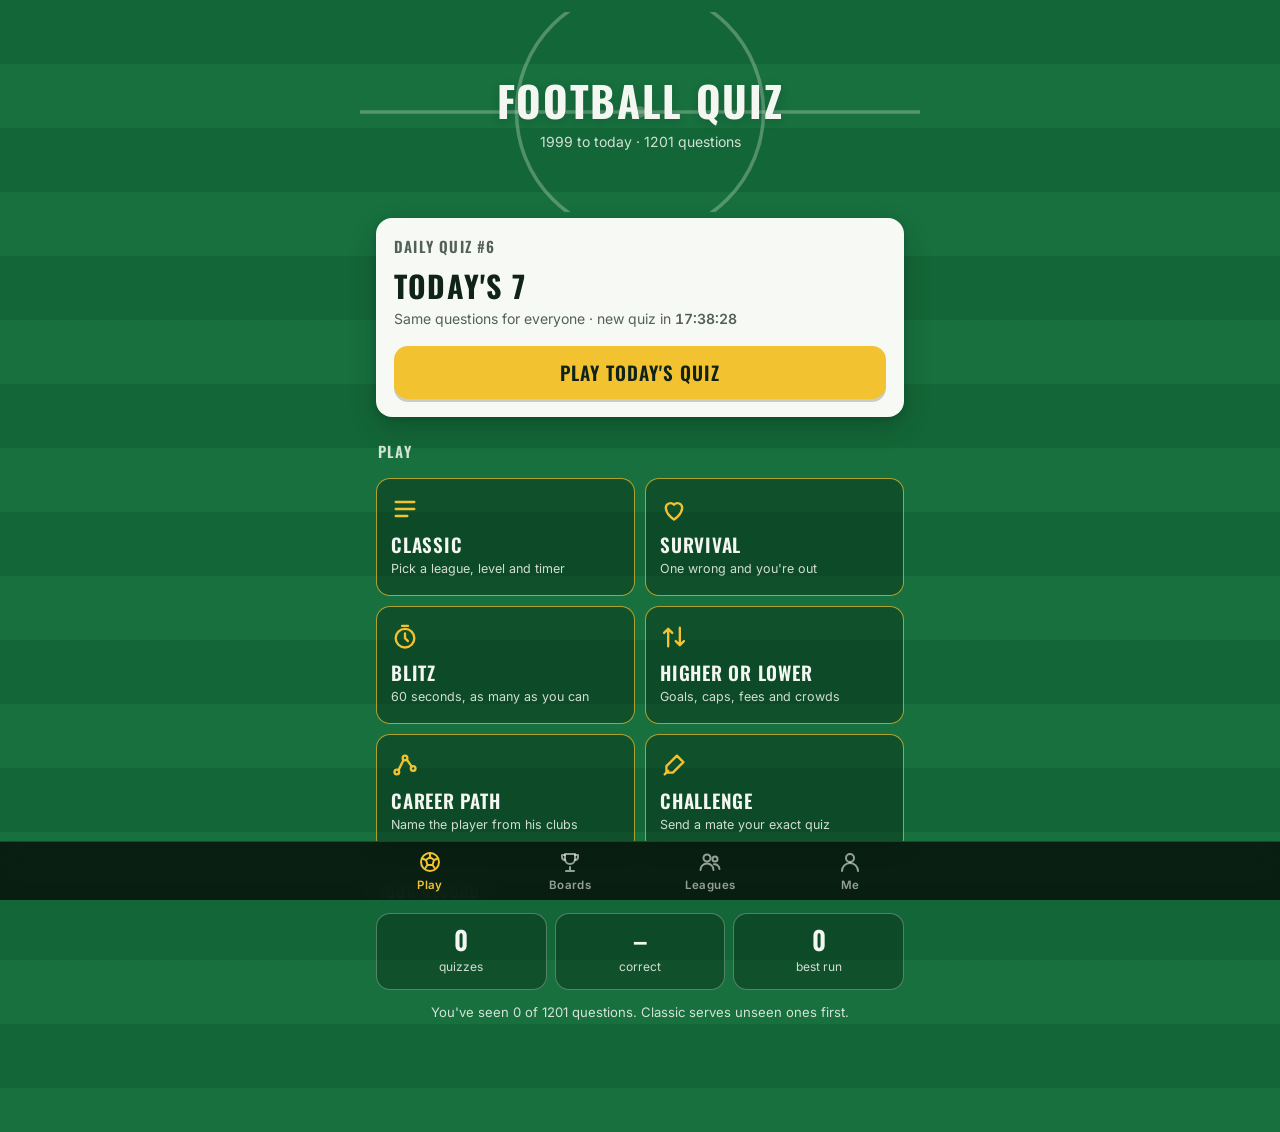
==== commit d7bf6451: "Android download link: home tile for Android browser visitors (hidden inside the app) + About link; " ====
--- a/docs/index.html
+++ b/docs/index.html
@@ -69,6 +69,10 @@
     <span class="chev" aria-hidden="true">›</span>
   </button>
 
+  <a class="tile getapp hidden" id="getApp" href="https://github.com/teo2301/football-quiz/releases/latest" rel="noopener">
+    <b>Get the Android app</b><span>Same game, full screen, straight from your home screen</span>
+  </a>
+
   <h2 class="sec">Play</h2>
   <div class="modes" id="modes"></div>
 
@@ -384,6 +388,7 @@
   <div class="tile">
     <p style="margin:0">No accounts, no ads, no tracking. Your name and scores are only used for the boards.</p>
     <p style="margin:10px 0 0"><a href="privacy.html">Privacy policy</a></p>
+    <p style="margin:10px 0 0"><a href="https://github.com/teo2301/football-quiz/releases/latest" rel="noopener">Download the Android app</a> · iPhone: Share → Add to Home Screen</p>
   </div>
   <p class="small center" id="version"></p>
 </section>
--- a/docs/app.css
+++ b/docs/app.css
@@ -468,3 +468,7 @@
 .switch:disabled{opacity:.5;cursor:default}
 .pushnote{margin:6px 0 8px}
 #pushList .setrow .stx{padding-right:12px}
+
+.getapp{display:block;margin-top:12px;text-decoration:none;border-color:var(--chalk2)}
+.getapp b{display:block;font-family:Oswald,sans-serif;font-weight:600;text-transform:uppercase;letter-spacing:.04em;font-size:17px;color:#f2c230}
+.getapp span{display:block;font-size:13px;color:var(--chalk2);margin-top:2px}
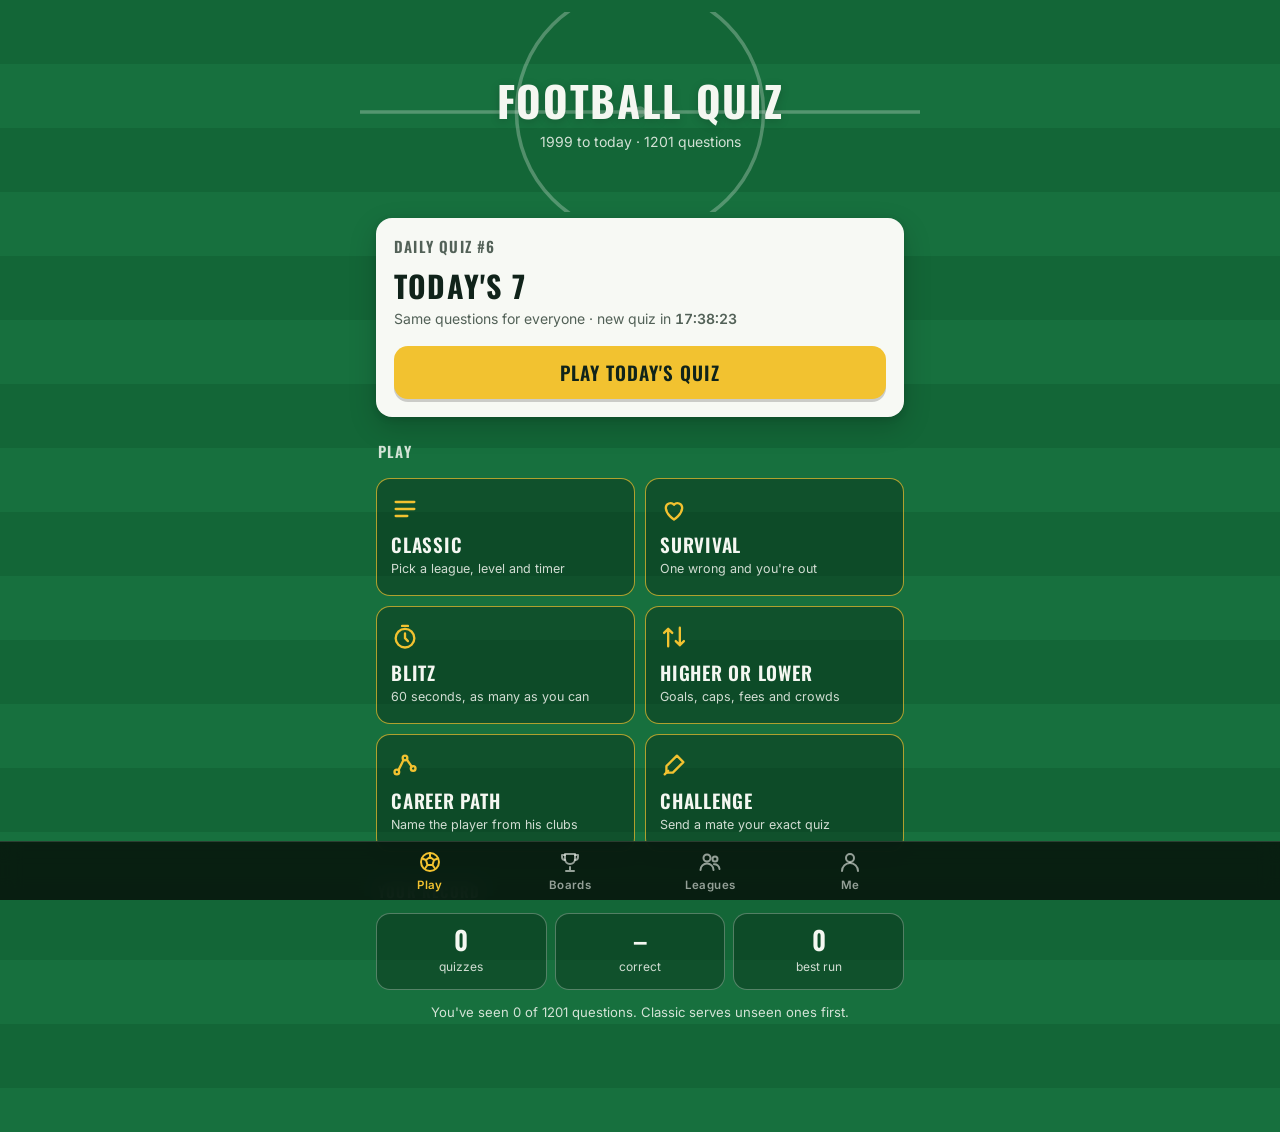
==== commit 3efe17f5: "iPhone tile: Add to Home Screen instructions for iOS Safari visitors; sw fq-v12 Co-Authored-By: Clau" ====
--- a/docs/index.html
+++ b/docs/index.html
@@ -73,6 +73,10 @@
     <b>Get the Android app</b><span>Same game, full screen, straight from your home screen</span>
   </a>
 
+  <div class="tile getapp hidden" id="getAppIos">
+    <b>Get the iPhone app</b><span>Tap the Share button <svg aria-hidden="true" width="14" height="14" viewBox="0 0 24 24" fill="none" stroke="currentColor" stroke-width="2" stroke-linecap="round" stroke-linejoin="round" style="vertical-align:-2px"><path d="M12 3v12M7 8l5-5 5 5M5 14v5a2 2 0 0 0 2 2h10a2 2 0 0 0 2-2v-5"/></svg> in Safari, then Add to Home Screen. Same game, full screen, works offline.</span>
+  </div>
+
   <h2 class="sec">Play</h2>
   <div class="modes" id="modes"></div>
 
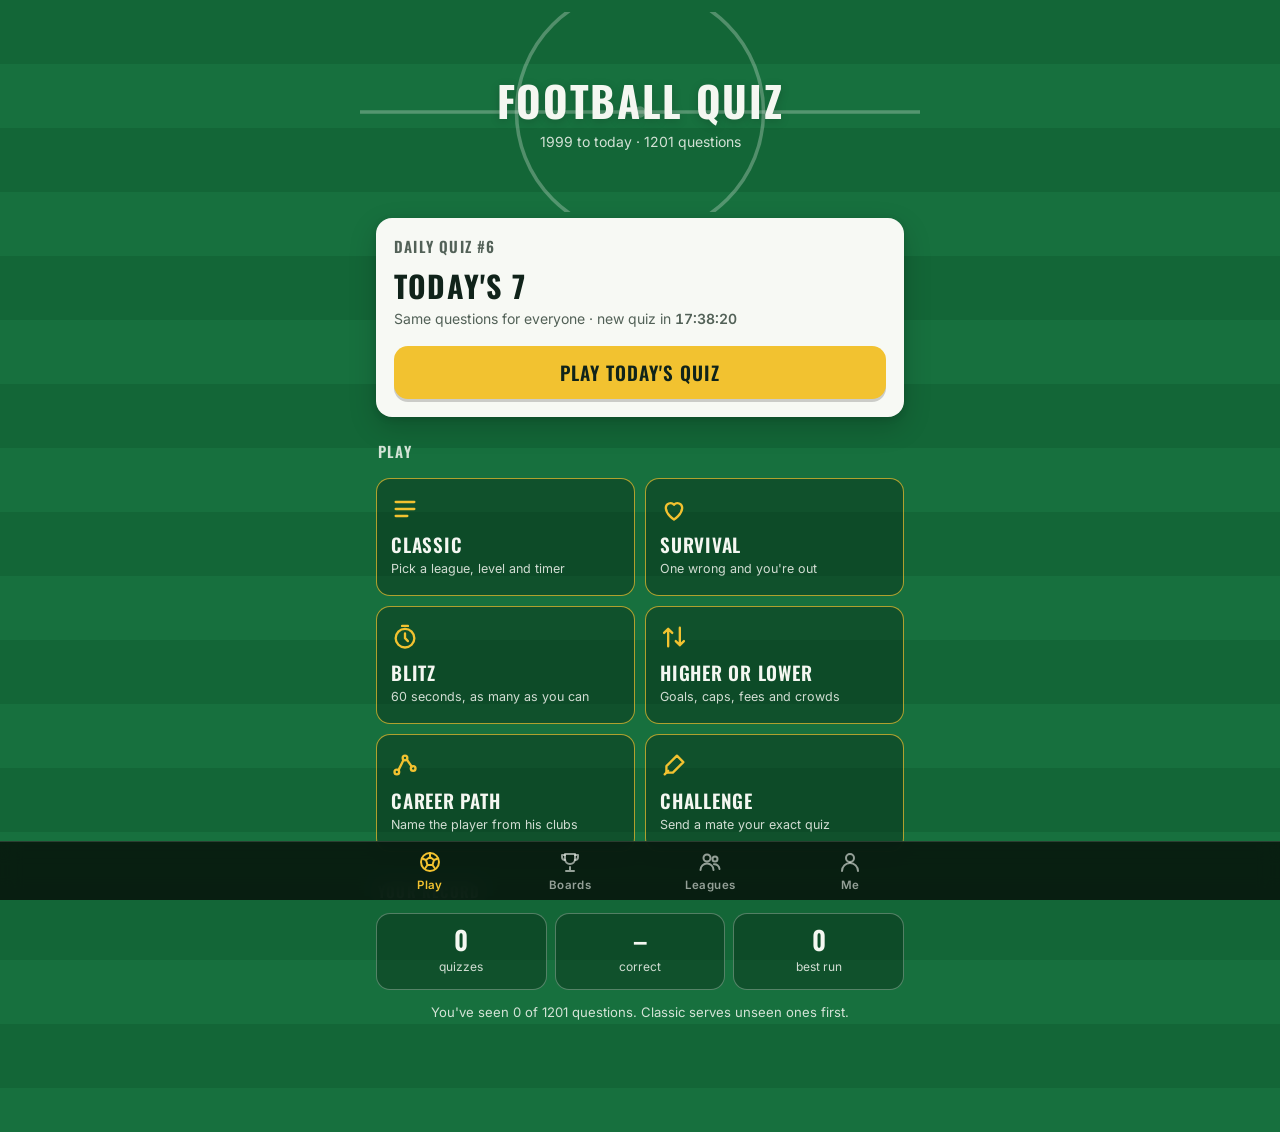
==== commit 9abdbb84: "Sticky top app bar with back chevron on sub-screens (transparent at the top, frosted once scrolled);" ====
--- a/docs/index.html
+++ b/docs/index.html
@@ -91,7 +91,7 @@
 
 <!-- ============ Classic setup ============ -->
 <section id="setup" class="hidden">
-  <div class="pagehead"><h1>Classic</h1><button class="iconbtn" id="setupBack">Back</button></div>
+  <div class="pagehead"><button class="back" id="setupBack" aria-label="Back"><svg viewBox="0 0 24 24" fill="none" stroke="currentColor" stroke-width="2.4" stroke-linecap="round" stroke-linejoin="round" aria-hidden="true"><path d="M15 5l-7 7 7 7"/></svg></button><h1>Classic</h1></div>
   <h2 class="sec">Competition</h2>
   <div class="chips" id="leagues"></div>
   <h2 class="sec">Difficulty</h2>
@@ -204,7 +204,7 @@
 
 <!-- ============ Challenge hub ============ -->
 <section id="chal" class="hidden">
-  <div class="pagehead"><h1>Challenge</h1><button class="iconbtn" id="chalBack">Back</button></div>
+  <div class="pagehead"><button class="back" id="chalBack" aria-label="Back"><svg viewBox="0 0 24 24" fill="none" stroke="currentColor" stroke-width="2.4" stroke-linecap="round" stroke-linejoin="round" aria-hidden="true"><path d="M15 5l-7 7 7 7"/></svg></button><h1>Challenge</h1></div>
   <div class="card">
     <h2 class="ctitle">Got a code?</h2>
     <p class="cmeta">Play the exact quiz a mate played, then see your scores side by side.</p>
@@ -226,7 +226,7 @@
 
 <!-- ============ Challenge invite ============ -->
 <section id="chIntro" class="hidden">
-  <div class="pagehead"><h1>Challenge</h1><button class="iconbtn" id="ciBack">Home</button></div>
+  <div class="pagehead"><button class="back" id="ciBack" aria-label="Home"><svg viewBox="0 0 24 24" fill="none" stroke="currentColor" stroke-width="2.4" stroke-linecap="round" stroke-linejoin="round" aria-hidden="true"><path d="M15 5l-7 7 7 7"/></svg></button><h1>Challenge</h1></div>
   <div class="card invite">
     <div class="lbl" id="ciCode"></div>
     <p class="who" id="ciFrom"></p>
@@ -309,7 +309,7 @@
 
 <!-- ============ One private league ============ -->
 <section id="league" class="hidden">
-  <div class="pagehead"><h1 id="lName">League</h1><button class="iconbtn" id="lBack">Back</button></div>
+  <div class="pagehead"><button class="back" id="lBack" aria-label="Back"><svg viewBox="0 0 24 24" fill="none" stroke="currentColor" stroke-width="2.4" stroke-linecap="round" stroke-linejoin="round" aria-hidden="true"><path d="M15 5l-7 7 7 7"/></svg></button><h1 id="lName">League</h1></div>
   <div class="tile codetile">
     <div><span class="lbl">Join code</span><b class="codebig" id="lCode"></b></div>
     <button class="btn" id="lInvite">Invite</button>
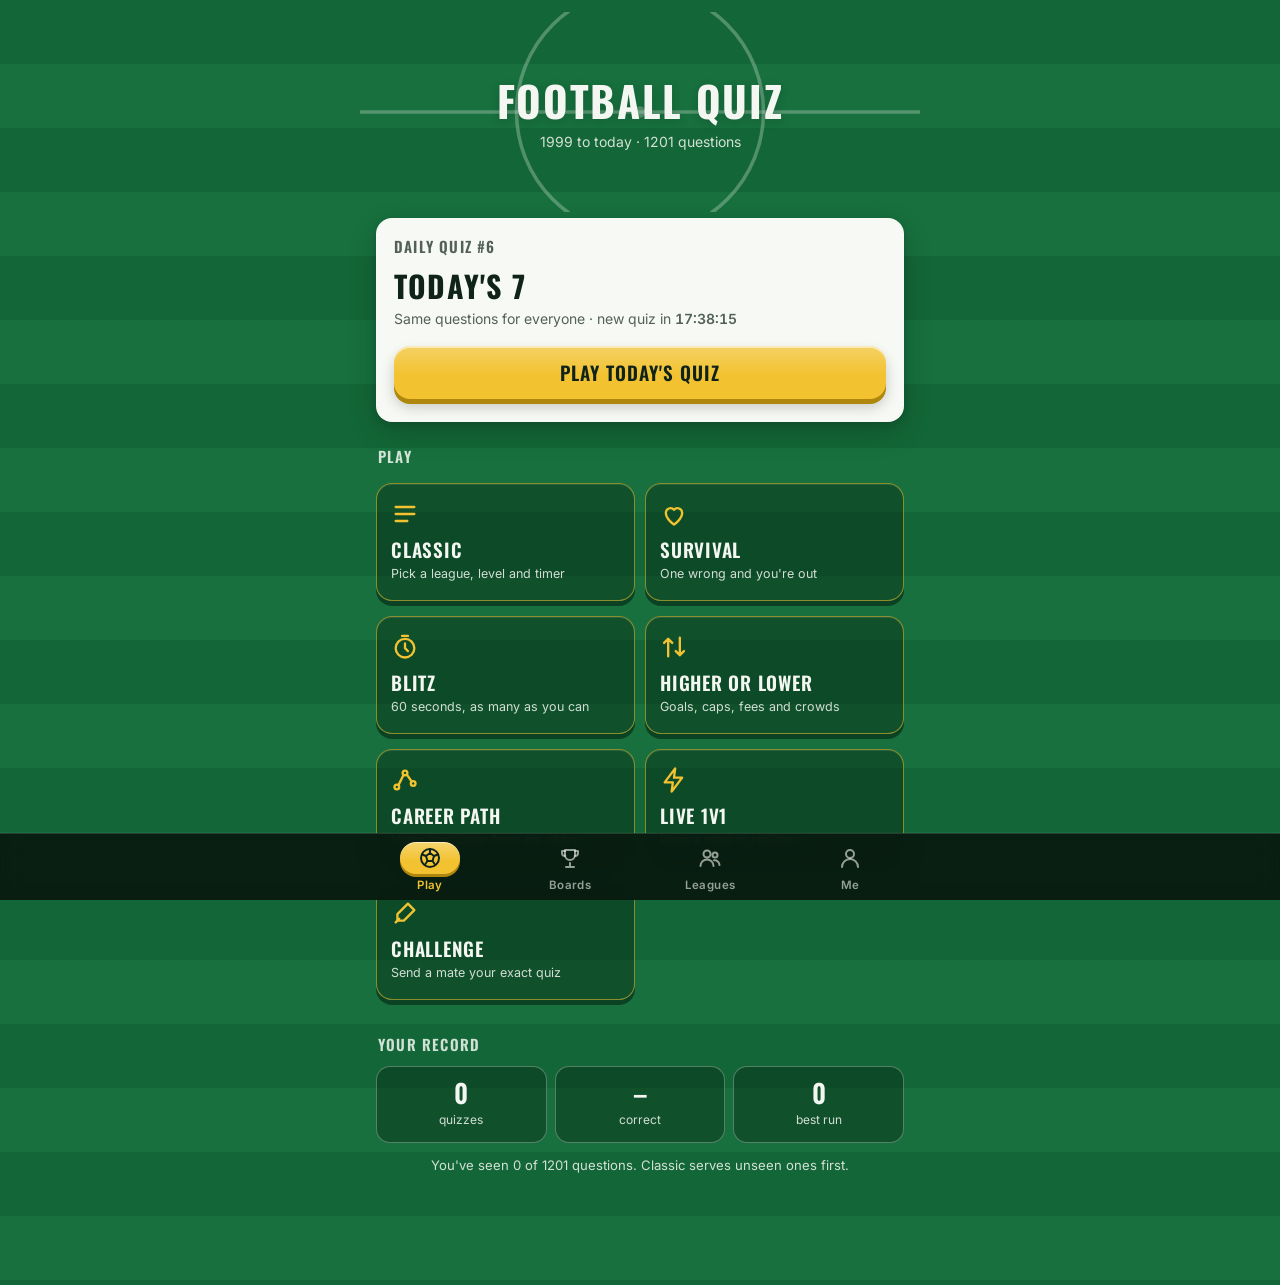
==== commit 5438cae3: "Bring in live 1v1 + ranked 1v1 league (live.py, live.js, test_live.py byte-identical to the shipped " ====
--- a/docs/index.html
+++ b/docs/index.html
@@ -24,6 +24,7 @@
 <script defer src="js/modes.js"></script>
 <script defer src="js/games.js"></script>
 <script defer src="js/compete.js"></script>
+<script defer src="js/live.js"></script>
 <script defer src="js/board.js"></script>
 <script defer src="js/push.js"></script>
 <script defer src="js/me.js"></script>
@@ -288,6 +289,11 @@
   <ul class="lb divtable" id="dvTable"></ul>
   <p class="small" id="dvNote">Every game you post earns points: Classic, daily and career-path points as scored, 1 per correct answer in Survival, Blitz and Higher or lower. Tables of 20; every Monday at midnight the top 3 go up and the bottom 3 go down.</p>
 
+  <h2 class="sec">Live 1v1 league</h2>
+  <ul class="lb" id="lvTabTable"></ul>
+  <p class="small center" id="lvTabMsg"></p>
+  <button class="btn" id="lvTabPlay">Play a live match</button>
+
   <h2 class="sec">Private leagues</h2>
   <ul class="lb" id="lgList"></ul>
   <p class="small center" id="lgMsg"></p>
@@ -319,6 +325,73 @@
   <p class="small center" id="lMsg"></p>
   <p class="small" id="lNote">Points from every mode, for players who are in the league. The week runs Monday to Sunday (UK time).</p>
   <button class="btn ghost" id="lLeave">Leave league</button>
+</section>
+
+<!-- ============ Live 1v1 ============ -->
+<section id="live" class="hidden">
+  <div id="lvLobby">
+    <div class="pagehead"><button class="back" id="lvBack" aria-label="Back"><svg viewBox="0 0 24 24" fill="none" stroke="currentColor" stroke-width="2.4" stroke-linecap="round" stroke-linejoin="round" aria-hidden="true"><path d="M15 5l-7 7 7 7"/></svg></button><h1>Live 1v1</h1></div>
+    <div class="card">
+      <h2 class="ctitle">Ranked match</h2>
+      <p class="cmeta">10 questions, 15 seconds each, against whoever's online. Quicker right answers score more. Win = 3 league points, draw = 1.</p>
+      <button class="btn" id="lvFind">Find a match</button>
+    </div>
+    <div class="tile form">
+      <b>Play a mate</b>
+      <div class="namerow"><input id="lvCode" class="code" maxlength="7" placeholder="ABC123" autocomplete="off" autocorrect="off" autocapitalize="characters" spellcheck="false"><button class="btn" id="lvJoin">Join</button></div>
+      <button class="btn ghost" id="lvCreate" style="margin-top:10px">Create a match and send a code</button>
+    </div>
+    <p class="msg hidden" id="lvMsg" aria-live="polite"></p>
+    <h2 class="sec">Live league</h2>
+    <div class="chips" id="lvPeriod"></div>
+    <ul class="lb" id="lvTable"></ul>
+    <p class="small center" id="lvTableMsg"></p>
+    <p class="small">The league only counts ranked matches. Win 3, draw 1, loss 0, then points difference. Weeks run Monday to Sunday (UK time). Only the first 3 results a week against the same player count.</p>
+  </div>
+  <div id="lvWait" class="hidden">
+    <div class="pagehead"><h1>Live 1v1</h1></div>
+    <div class="card lvwait">
+      <h2 class="ctitle" id="lvWaitTitle"></h2>
+      <p class="cmeta" id="lvWaitSub"></p>
+      <div id="lvCodeBox" class="hidden"><span class="lbl">Match code</span><b class="codebig" id="lvWaitCode"></b></div>
+      <button class="btn hidden" id="lvShare">Send to a mate</button>
+      <button class="btn ghost" id="lvCancel">Cancel</button>
+    </div>
+  </div>
+  <div id="lvMatch" class="hidden">
+    <div class="playtop"><span class="mname" id="lvKind">Ranked</span><button class="iconbtn" id="lvQuit">Quit</button></div>
+    <div class="scoreboard">
+      <div><span id="lvYouName">You</span><b id="lvYouPts">0</b></div>
+      <div><span>Clock</span><b id="lvClock">–</b></div>
+      <div><span id="lvOppName">Them</span><b id="lvOppPts">0</b></div>
+    </div>
+    <div class="segs" id="lvSegs"></div>
+    <p class="small center lvstatus" id="lvStatus"></p>
+    <div class="card qcard" id="lvQCard">
+      <span class="tag" id="lvQN"></span>
+      <p class="q" id="lvQText"></p>
+      <img class="qflag hidden" id="lvImg" alt="" width="240" height="180">
+    </div>
+    <div class="opts" id="lvOpts"></div>
+    <div class="fact hidden" id="lvFact"><b>Did you know</b><p id="lvFactText"></p></div>
+  </div>
+  <div id="lvDone" class="hidden">
+    <div class="card result lvres" id="lvRes">
+      <div class="lbl" id="lvResLabel"></div>
+      <div class="big" id="lvResBig"></div>
+      <div class="vsrow">
+        <div class="side"><span class="nm" id="lvResYou"></span><b id="lvResYouPts">0</b></div>
+        <div class="mid">v</div>
+        <div class="side"><span class="nm" id="lvResOpp"></span><b id="lvResOppPts">0</b></div>
+      </div>
+      <p class="verdict" id="lvResLine"></p>
+      <p class="h2h" id="lvResNote"></p>
+    </div>
+    <button class="btn" id="lvAgain">Find another match</button>
+    <button class="btn ghost" id="lvHome">Home</button>
+    <h2 class="sec">Question by question</h2>
+    <ul class="review qq" id="lvReview"></ul>
+  </div>
 </section>
 
 <!-- ============ Name sheet (shared) ============ -->
--- a/docs/app.css
+++ b/docs/app.css
@@ -14,10 +14,16 @@
   --head:"Oswald","Arial Narrow",Impact,sans-serif;
   --body:"Inter",system-ui,-apple-system,"Segoe UI",Roboto,sans-serif;
   --page:repeating-linear-gradient(180deg,#136637 0,#136637 64px,#17703e 64px,#17703e 128px);
+  /* 3D "game" buttons: face, darker bottom edge, glossy top highlight */
+  --btn-face:#f2c230; --btn-edge:#b0870e; --btn-hi:rgba(255,255,255,.55);
+  --ghost-edge:rgba(2,20,10,.5); --tile-hi:rgba(255,255,255,.1); --card-edge:rgba(16,35,26,.2);
+  --bar:rgba(18,98,53,.98);
 }
 @media (prefers-color-scheme:dark){:root{
   --card:#13261b; --ink:#eef3ec; --ink2:rgba(238,243,236,.7); --cardb:rgba(238,243,236,.16);
   --tileb:rgba(238,243,236,.16); --flame:#f2c230; --right:#4cc77e;
+  --btn-edge:#99750a; --btn-hi:rgba(255,255,255,.45); --ghost-edge:rgba(0,0,0,.6); --tile-hi:rgba(255,255,255,.07);
+  --card-edge:rgba(0,0,0,.5); --bar:rgba(8,23,14,.98);
   --page:radial-gradient(ellipse 70% 45% at 0 0,rgba(255,247,214,.16),rgba(255,247,214,0) 100%),
          radial-gradient(ellipse 70% 45% at 100% 0,rgba(255,247,214,.16),rgba(255,247,214,0) 100%),
          repeating-linear-gradient(180deg,#08170e 0,#08170e 64px,#0b1d12 64px,#0b1d12 128px);
@@ -472,3 +478,143 @@
 .getapp{display:block;margin-top:12px;text-decoration:none;border-color:var(--chalk2)}
 .getapp b{display:block;font-family:Oswald,sans-serif;font-weight:600;text-transform:uppercase;letter-spacing:.04em;font-size:17px;color:#f2c230}
 .getapp span{display:block;font-size:13px;color:var(--chalk2);margin-top:2px}
+
+/* ---------- Live 1v1 (identical in every quiz) */
+.lvwait{text-align:center}
+.lvwait .codebig{display:block;font-family:var(--head);font-size:44px;letter-spacing:.12em;margin:4px 0 14px}
+.lvwait .btn{margin-top:10px}
+.lvstatus{margin:0 0 10px;font-weight:600}
+#lvOpts .opt.picked{box-shadow:0 0 0 3px var(--yellow)}
+#lvClock.low{color:var(--segwrong)}
+#lvDone .rev{list-style:none;padding:14px 16px;margin-top:10px;background:var(--tile);border:1px solid var(--tileb);border-radius:14px}
+#lvDone .rev .qh{display:flex}
+#lvDone .rev .qn{font-family:var(--head);font-weight:600;color:var(--yellow);margin-right:10px}
+#lvDone .rev .ans{font-size:14px;margin:6px 0;color:var(--chalk)}
+#lvDone .rev .pk{font-size:13px;color:var(--chalk2)}
+#lvDone .rev .pk.ok{color:var(--chalk);font-weight:600}
+.lvres.win .big{color:var(--right)}
+.lvres.loss .big{color:var(--wrong)}
+
+/* =====================================================================
+   App feel (revamp step 1): chunky 3D buttons, app bar, tab pill,
+   screen transitions, sheets. Everything raised has a darker bottom
+   edge (box-shadow), sinks on press and bounces back (.boing, app.js).
+   ===================================================================== */
+html,body{overscroll-behavior-y:none}
+main{padding-top:calc(12px + env(safe-area-inset-top));
+  padding-left:calc(16px + env(safe-area-inset-left));padding-right:calc(16px + env(safe-area-inset-right))}
+button,.btn,.chip,.mode,.opt,.tabbar,.divstrip,.getapp,.lb li.tap{-webkit-user-select:none;user-select:none;
+  -webkit-touch-callout:none;touch-action:manipulation}
+
+/* primary */
+.btn{position:relative;border-radius:16px;margin-bottom:5px;
+  background:linear-gradient(180deg,rgba(255,255,255,.26) 0,rgba(255,255,255,0) 55%),var(--btn-face);
+  box-shadow:0 5px 0 var(--btn-edge),0 8px 14px rgba(0,0,0,.2),inset 0 2px 0 var(--btn-hi);
+  -webkit-transition:-webkit-transform .08s ease-out,box-shadow .08s ease-out;transition:transform .08s ease-out,box-shadow .08s ease-out}
+.btn:active{-webkit-transform:translateY(4px);transform:translateY(4px);
+  box-shadow:0 1px 0 var(--btn-edge),0 2px 4px rgba(0,0,0,.2),inset 0 2px 0 var(--btn-hi)}
+.btn:disabled{opacity:.55;-webkit-transform:translateY(4px);transform:translateY(4px);box-shadow:0 1px 0 var(--btn-edge)}
+/* ghost (secondary) */
+.btn.ghost{background:var(--tile);border:1px solid var(--tileb);
+  box-shadow:0 5px 0 var(--ghost-edge),inset 0 1px 0 var(--tile-hi)}
+.btn.ghost:active{box-shadow:0 1px 0 var(--ghost-edge),inset 0 1px 0 var(--tile-hi)}
+.btn.ghost:disabled{box-shadow:0 1px 0 var(--ghost-edge)}
+.card .btn.ghost{background:transparent;border-color:var(--cardb);box-shadow:0 4px 0 var(--card-edge)}
+.card .btn.ghost:active{box-shadow:0 1px 0 var(--card-edge)}
+.iconbtn{-webkit-user-select:none;user-select:none;box-shadow:0 3px 0 var(--ghost-edge),inset 0 1px 0 var(--tile-hi);margin-bottom:3px;
+  -webkit-transition:-webkit-transform .08s,box-shadow .08s;transition:transform .08s,box-shadow .08s}
+.iconbtn:active{-webkit-transform:translateY(3px);transform:translateY(3px);box-shadow:0 0 0 var(--ghost-edge)}
+
+/* chips */
+.chip{margin:4px 4px 7px;box-shadow:0 3px 0 var(--ghost-edge),inset 0 1px 0 var(--tile-hi);
+  -webkit-transition:-webkit-transform .08s,box-shadow .08s;transition:transform .08s,box-shadow .08s}
+.chip:active{-webkit-transform:translateY(3px);transform:translateY(3px);box-shadow:0 0 0 var(--ghost-edge)}
+.chip[aria-pressed=true]{background:linear-gradient(180deg,rgba(255,255,255,.26) 0,rgba(255,255,255,0) 60%),var(--btn-face);
+  box-shadow:0 3px 0 var(--btn-edge),inset 0 1px 0 var(--btn-hi)}
+.chip[aria-pressed=true]:active{box-shadow:0 0 0 var(--btn-edge)}
+.card .chip{box-shadow:0 3px 0 var(--card-edge)}
+.card .chip[aria-pressed=true]{box-shadow:0 3px 0 var(--btn-edge),inset 0 1px 0 var(--btn-hi)}
+.card .chip:active{box-shadow:0 0 0 var(--card-edge)}
+
+/* segmented control: a trough with a raised yellow thumb */
+.seg{box-shadow:inset 0 2px 4px rgba(0,0,0,.25);padding:4px 4px 7px}
+.seg button{-webkit-transition:-webkit-transform .08s,box-shadow .08s;transition:transform .08s,box-shadow .08s}
+.seg button[aria-pressed=true]{background:linear-gradient(180deg,rgba(255,255,255,.26) 0,rgba(255,255,255,0) 60%),var(--btn-face);
+  box-shadow:0 3px 0 var(--btn-edge),inset 0 1px 0 var(--btn-hi)}
+.seg button:active{-webkit-transform:translateY(3px);transform:translateY(3px);box-shadow:none}
+
+/* mode tiles: raised cards */
+.mode{margin:5px 5px 10px;border-radius:16px;box-shadow:0 5px 0 var(--ghost-edge),inset 0 1px 0 var(--tile-hi);
+  -webkit-transition:-webkit-transform .08s ease-out,box-shadow .08s ease-out;transition:transform .08s ease-out,box-shadow .08s ease-out}
+.mode.active{border-color:rgba(242,194,48,.55)}
+.mode:active{-webkit-transform:translateY(4px);transform:translateY(4px);box-shadow:0 1px 0 var(--ghost-edge),inset 0 1px 0 var(--tile-hi)}
+.mode:disabled{-webkit-transform:translateY(4px);transform:translateY(4px);box-shadow:0 1px 0 var(--ghost-edge)}
+.divstrip,.getapp{box-shadow:0 4px 0 var(--ghost-edge),inset 0 1px 0 var(--tile-hi);margin-bottom:4px;
+  -webkit-transition:-webkit-transform .08s,box-shadow .08s;transition:transform .08s,box-shadow .08s}
+.divstrip:active,a.getapp:active{-webkit-transform:translateY(3px);transform:translateY(3px);box-shadow:0 1px 0 var(--ghost-edge)}
+div.getapp{box-shadow:none}
+.lb li.tap{box-shadow:0 3px 0 var(--ghost-edge);margin-bottom:3px;-webkit-transition:-webkit-transform .08s,box-shadow .08s;transition:transform .08s,box-shadow .08s}
+.lb li.tap:active{-webkit-transform:translateY(3px);transform:translateY(3px);box-shadow:0 0 0 var(--ghost-edge)}
+
+/* answer buttons: raised until the reveal, then everything sinks flat */
+.opt{margin-top:12px;border-radius:16px;box-shadow:0 5px 0 var(--ghost-edge),inset 0 1px 0 var(--tile-hi);
+  -webkit-transition:-webkit-transform .1s ease-out,box-shadow .1s ease-out,opacity .2s;
+  transition:transform .1s ease-out,box-shadow .1s ease-out,opacity .2s}
+.opt:active{-webkit-transform:translateY(4px);transform:translateY(4px);box-shadow:0 1px 0 var(--ghost-edge)}
+.opt:disabled{-webkit-transform:translateY(4px);transform:translateY(4px);box-shadow:0 1px 0 var(--ghost-edge)}
+.opt.right{box-shadow:0 0 0 3px var(--yellow)}
+.opt.wrong{box-shadow:0 1px 0 rgba(0,0,0,.3)}
+.lifeline{box-shadow:0 3px 0 var(--btn-edge);margin-bottom:9px;-webkit-transition:-webkit-transform .08s,box-shadow .08s;transition:transform .08s,box-shadow .08s}
+.lifeline:active{-webkit-transform:translateY(3px);transform:translateY(3px);box-shadow:0 0 0 var(--btn-edge)}
+.lifeline:disabled{box-shadow:none;-webkit-transform:translateY(3px);transform:translateY(3px)}
+
+/* release bounce (class added by app.js on click) */
+.boing{-webkit-animation:boing .26s ease-out;animation:boing .26s ease-out}
+@-webkit-keyframes boing{0%{-webkit-transform:translateY(3px)}55%{-webkit-transform:translateY(-2px)}100%{-webkit-transform:translateY(0)}}
+@keyframes boing{0%{transform:translateY(3px)}55%{transform:translateY(-2px)}100%{transform:translateY(0)}}
+
+/* sticky top app bar (every .pagehead); sub-screens get a back chevron */
+.pagehead{position:-webkit-sticky;position:sticky;top:0;z-index:4;justify-content:flex-start;
+  margin:-12px -16px 10px;padding:calc(8px + env(safe-area-inset-top)) 16px 8px;min-height:60px;
+  background:transparent;-webkit-transition:background .2s,box-shadow .2s;transition:background .2s,box-shadow .2s}
+/* transparent over the page until it scrolls, then a frosted bar (iOS-style) */
+body.scrolled .pagehead{background:var(--bar);-webkit-backdrop-filter:blur(12px);backdrop-filter:blur(12px);
+  box-shadow:0 1px 0 rgba(244,247,241,.1),0 6px 16px rgba(0,0,0,.22)}
+.pagehead h1{-webkit-box-flex:1;flex:1;min-width:0;overflow:hidden;text-overflow:ellipsis;white-space:nowrap;font-size:26px}
+.back{-webkit-box-flex:0;flex:none;width:44px;height:44px;margin:0 6px 0 -8px;padding:0;border:0;border-radius:50%;
+  background:transparent;color:var(--chalk);cursor:pointer;-webkit-transition:background .12s;transition:background .12s}
+.back svg{display:block;width:26px;height:26px;margin:0 auto}
+.back:active{background:rgba(244,247,241,.16)}
+
+/* tab bar: raised yellow pill behind the active icon, icon pops in */
+.tabbar{padding-left:env(safe-area-inset-left);padding-right:env(safe-area-inset-right)}
+.tabbar button{padding:8px 0 6px}
+.tabbar svg{box-sizing:content-box;width:24px;height:24px;padding:4px 18px;border-radius:999px;margin:0 auto 3px;
+  -webkit-transition:background .15s,color .15s;transition:background .15s,color .15s}
+.tabbar button:active svg{background:rgba(244,247,241,.12)}
+.tabbar button[aria-current=page] svg{color:#10231a;
+  background:linear-gradient(180deg,rgba(255,255,255,.3) 0,rgba(255,255,255,0) 60%),var(--btn-face);
+  box-shadow:0 3px 0 var(--btn-edge),inset 0 1px 0 var(--btn-hi);
+  -webkit-animation:tabpop .32s cubic-bezier(.2,.9,.3,1.4);animation:tabpop .32s cubic-bezier(.2,.9,.3,1.4)}
+@-webkit-keyframes tabpop{0%{-webkit-transform:scale(.8)}100%{-webkit-transform:scale(1)}}
+@keyframes tabpop{0%{transform:scale(.8)}100%{transform:scale(1)}}
+
+/* screen transitions (show() adds one of these to the incoming screen) */
+.in-fwd{-webkit-animation:inFwd .2s ease-out;animation:inFwd .2s ease-out}
+.in-back{-webkit-animation:inBack .2s ease-out;animation:inBack .2s ease-out}
+.in-fade{-webkit-animation:inFade .18s ease-out;animation:inFade .18s ease-out}
+@-webkit-keyframes inFwd{0%{opacity:0;-webkit-transform:translateX(28px)}100%{opacity:1;-webkit-transform:none}}
+@keyframes inFwd{0%{opacity:0;transform:translateX(28px)}100%{opacity:1;transform:none}}
+@-webkit-keyframes inBack{0%{opacity:0;-webkit-transform:translateX(-28px)}100%{opacity:1;-webkit-transform:none}}
+@keyframes inBack{0%{opacity:0;transform:translateX(-28px)}100%{opacity:1;transform:none}}
+@-webkit-keyframes inFade{0%{opacity:0;-webkit-transform:translateY(6px)}100%{opacity:1;-webkit-transform:none}}
+@keyframes inFade{0%{opacity:0;transform:translateY(6px)}100%{opacity:1;transform:none}}
+body{overflow-x:hidden}
+
+/* bottom sheets slide up */
+.sheet{-webkit-animation:inFade .18s ease-out;animation:inFade .18s ease-out}
+.sheet .card{border-radius:22px;padding-top:24px;position:relative;
+  -webkit-animation:sheetUp .28s cubic-bezier(.2,.9,.3,1.1);animation:sheetUp .28s cubic-bezier(.2,.9,.3,1.1)}
+.sheet .card:before{content:"";position:absolute;left:50%;top:9px;width:40px;height:5px;margin-left:-20px;border-radius:3px;background:var(--cardb)}
+@-webkit-keyframes sheetUp{0%{-webkit-transform:translateY(60%)}100%{-webkit-transform:none}}
+@keyframes sheetUp{0%{transform:translateY(60%)}100%{transform:none}}
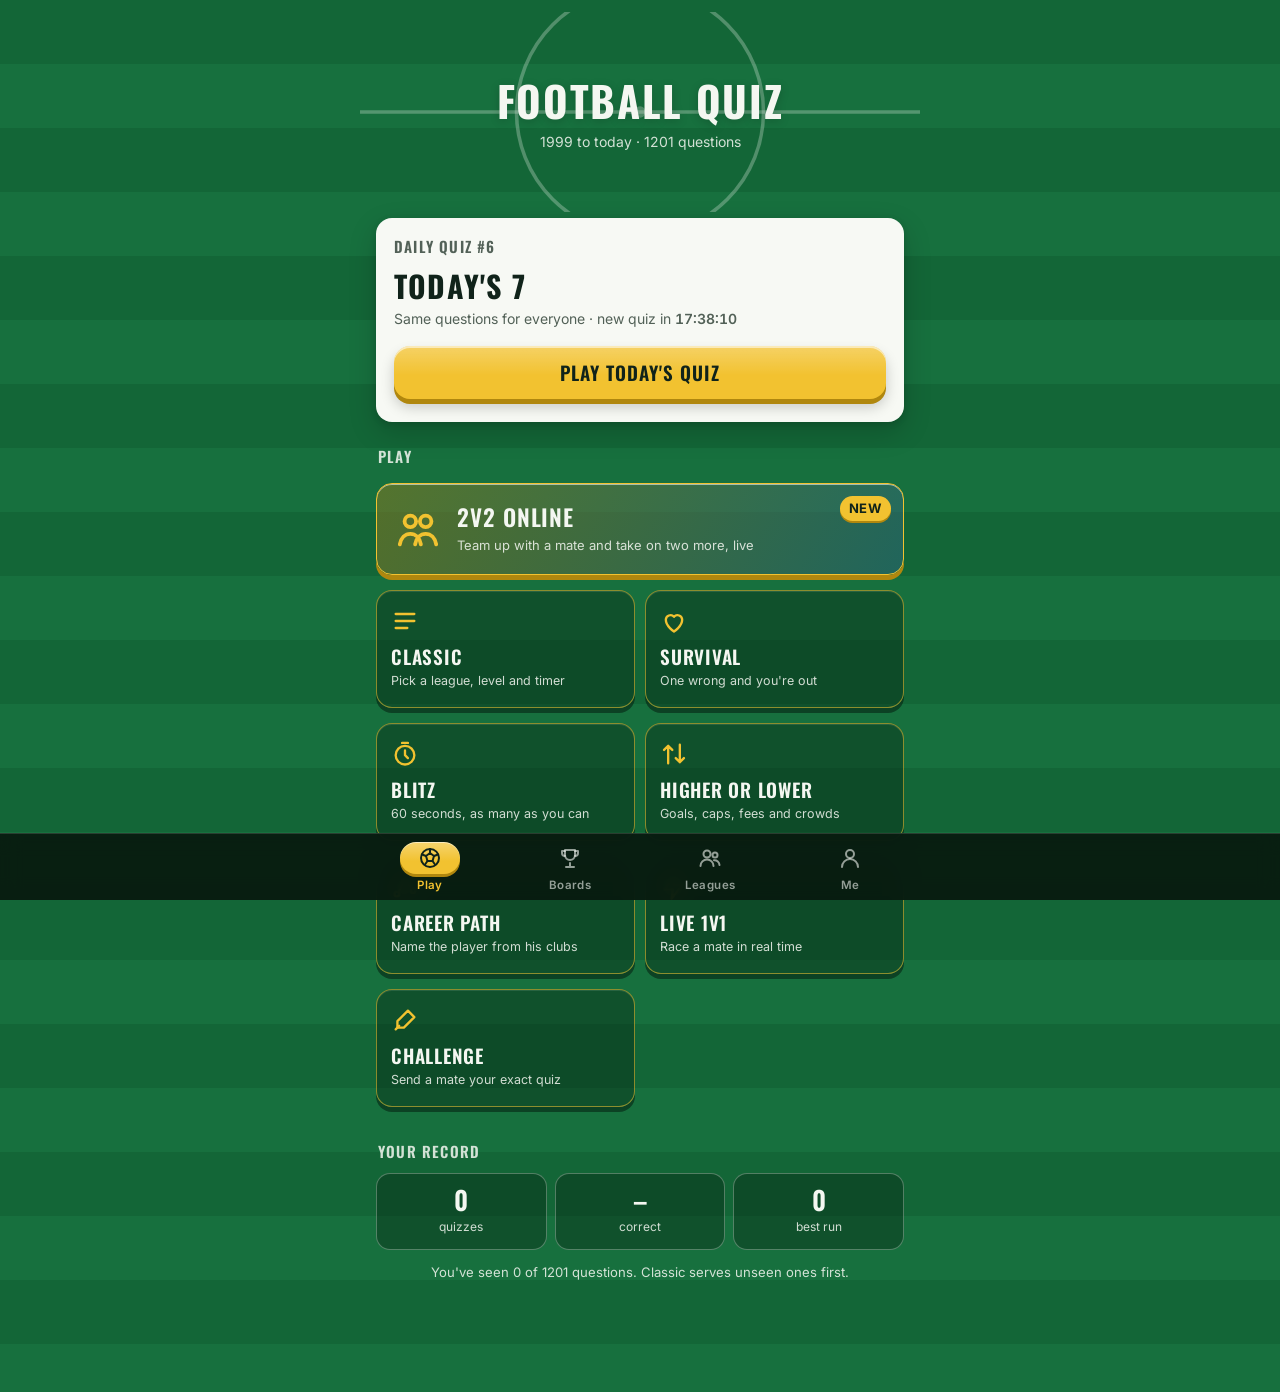
==== commit 247b191e: "Front end: 2v2 Online - highlighted home tile, hub (Quick match / Create a room / Join), lobby with " ====
--- a/docs/index.html
+++ b/docs/index.html
@@ -394,6 +394,83 @@
   </div>
 </section>
 
+<!-- ============ 2v2 Online (live.js) ============ -->
+<section id="duo" class="hidden">
+  <div id="duHub">
+    <div class="pagehead"><button class="back" id="duBack" aria-label="Back"><svg viewBox="0 0 24 24" fill="none" stroke="currentColor" stroke-width="2.4" stroke-linecap="round" stroke-linejoin="round" aria-hidden="true"><path d="M15 5l-7 7 7 7"/></svg></button><h1>2v2 Online</h1></div>
+    <div class="card duhero">
+      <span class="lbl">Quick match</span>
+      <h2 class="ctitle">Jump in with anyone online</h2>
+      <p class="cmeta">You get a team-mate and two opponents. Empty seats are filled by bots after 30 seconds.</p>
+      <button class="btn" id="duQuick">Quick match</button>
+    </div>
+    <div class="tile form">
+      <b>Play with mates</b>
+      <p class="cmeta">Make a room and send the link. Two a side, or fill the gaps with bots.</p>
+      <button class="btn" id="duCreate">Create a room</button>
+      <div class="namerow" style="margin-top:12px"><input id="duCode" class="code" maxlength="7" placeholder="ROOM CODE" autocomplete="off" autocorrect="off" autocapitalize="characters" spellcheck="false" aria-label="Room code"><button class="btn ghost" id="duJoin">Join</button></div>
+    </div>
+    <p class="msg hidden" id="duMsg" aria-live="polite"></p>
+    <h2 class="sec">How it works</h2>
+    <ul class="duhow">
+      <li><b>10</b><span>questions, the same for all four players</span></li>
+      <li><b>15s</b><span>to answer each one: quicker right answers score more, harder ones are worth more</span></li>
+      <li><b>2+2</b><span>your points and your team-mate's are added up: the higher team total wins</span></li>
+    </ul>
+  </div>
+
+  <div id="duRoom" class="hidden">
+    <div class="pagehead"><button class="back" id="duRoomBack" aria-label="Leave room"><svg viewBox="0 0 24 24" fill="none" stroke="currentColor" stroke-width="2.4" stroke-linecap="round" stroke-linejoin="round" aria-hidden="true"><path d="M15 5l-7 7 7 7"/></svg></button><h1 id="duRoomTitle">Room</h1></div>
+    <p class="small center dunote" id="duRoomNote"></p>
+    <div class="duteams" id="duTeams"></div>
+    <div class="card dushare hidden" id="duShareBox">
+      <span class="lbl">Room code</span><b class="codebig" id="duRoomCode"></b>
+      <button class="btn" id="duShare">Send the link</button>
+    </div>
+    <button class="btn" id="duStart">Start game</button>
+    <p class="small center" id="duStartNote"></p>
+  </div>
+
+  <div id="duGame" class="hidden">
+    <div class="playtop"><span class="mname" id="duKind">2v2</span><button class="iconbtn" id="duQuit">Quit</button></div>
+    <div class="scoreboard duboard">
+      <div class="tA"><span id="duUsName">Your team</span><b id="duUsPts">0</b></div>
+      <div class="clk"><span>Clock</span><b id="duClock">–</b></div>
+      <div class="tB"><span id="duThemName">Them</span><b id="duThemPts">0</b></div>
+    </div>
+    <div class="duplayers" id="duPlayers"></div>
+    <div class="segs" id="duSegs"></div>
+    <div class="dutimer"><i id="duBar"></i></div>
+    <div class="card qcard" id="duQCard">
+      <span class="tag" id="duQN"></span>
+      <p class="q" id="duQText"></p>
+      <img class="qflag hidden" id="duImg" alt="" width="240" height="180">
+    </div>
+    <div class="ducount hidden" id="duCount"><span>Get ready</span><b id="duCountN">3</b></div>
+    <div class="opts" id="duOpts"></div>
+    <p class="small center lvstatus" id="duStatus"></p>
+    <div class="fact hidden" id="duFact"><b>Did you know</b><p id="duFactText"></p></div>
+  </div>
+
+  <div id="duDone" class="hidden">
+    <div class="card result dures" id="duRes">
+      <div class="lbl" id="duResLabel">2v2 · full time</div>
+      <div class="big" id="duResBig"></div>
+      <div class="vsrow">
+        <div class="side tA"><span class="nm" id="duResUs"></span><b id="duResUsPts">0</b></div>
+        <div class="mid">v</div>
+        <div class="side tB"><span class="nm" id="duResThem"></span><b id="duResThemPts">0</b></div>
+      </div>
+      <p class="verdict" id="duResLine"></p>
+    </div>
+    <ul class="lb duscores" id="duScores"></ul>
+    <button class="btn" id="duAgain">Rematch</button>
+    <button class="btn ghost" id="duLeave">Leave</button>
+    <h2 class="sec">Question by question</h2>
+    <ul class="review qq" id="duReview"></ul>
+  </div>
+</section>
+
 <!-- ============ Name sheet (shared) ============ -->
 <div class="sheet hidden" id="nameSheet" role="dialog" aria-modal="true" aria-labelledby="nsTitle">
   <div class="card">
--- a/docs/app.css
+++ b/docs/app.css
@@ -618,3 +618,94 @@
 .sheet .card:before{content:"";position:absolute;left:50%;top:9px;width:40px;height:5px;margin-left:-20px;border-radius:3px;background:var(--cardb)}
 @-webkit-keyframes sheetUp{0%{-webkit-transform:translateY(60%)}100%{-webkit-transform:none}}
 @keyframes sheetUp{0%{transform:translateY(60%)}100%{transform:none}}
+
+/* ---------- 2v2 Online (live.js; identical in every quiz) */
+body{--tA:var(--yellow);--tB:#5cb8ff}
+.mode.hot{width:calc(100% - 10px);min-height:92px;padding-left:80px;padding-right:64px;border-color:var(--yellow);
+  background:linear-gradient(120deg,rgba(242,194,48,.3) 0,rgba(92,184,255,.24) 100%),var(--tile);
+  box-shadow:0 5px 0 var(--btn-edge),inset 0 1px 0 var(--btn-hi)}
+.mode.hot:active{box-shadow:0 1px 0 var(--btn-edge),inset 0 1px 0 var(--btn-hi)}
+.mode.hot .ic{position:absolute;left:18px;top:50%;width:46px;height:46px;margin:-23px 0 0;color:var(--yellow)}
+.mode.hot .ic svg{width:46px;height:46px}
+.mode.hot b{font-size:23px}
+.mode.hot span{font-size:13px}
+.mode .new{position:absolute;right:12px;top:12px;margin:0;padding:3px 9px;border-radius:999px;font-size:11px;font-weight:800;
+  letter-spacing:.06em;text-transform:uppercase;color:#10231a;background:var(--yellow);box-shadow:0 2px 0 var(--btn-edge)}
+.duhero .lbl,.dushare .lbl{font-family:var(--head);font-weight:600;font-size:14px;letter-spacing:.1em;text-transform:uppercase;color:var(--ink2)}
+.duhero .btn{margin-top:14px}
+#duHub .tile.form{margin-top:14px}
+#duHub .tile.form .btn{margin-top:12px}
+#duHub .namerow .btn{margin-top:0}
+.duhow{list-style:none;margin:0;padding:0}
+.duhow li{display:flex;align-items:center;margin-bottom:8px;padding:10px 14px;background:var(--tile);border:1px solid var(--tileb);border-radius:14px}
+.duhow b{flex:none;width:58px;font-family:var(--head);font-size:26px;color:var(--yellow)}
+.duhow span{font-size:14px;color:var(--chalk2)}
+.dunote{min-height:1.2em;margin:0 0 12px}
+.duteams{display:flex;margin:0 -5px 16px}
+.duteam{-webkit-box-flex:1;flex:1;min-width:0;margin:0 5px;padding:10px 10px 12px;background:var(--tile);border:1px solid var(--tileb);
+  border-top:5px solid var(--tA);border-radius:16px;box-shadow:0 5px 0 var(--ghost-edge),inset 0 1px 0 var(--tile-hi)}
+.duteam.tB{border-top-color:var(--tB)}
+.duteam.mine{border-color:var(--tA);border-top-width:5px}
+.duteam.tB.mine{border-color:var(--tB)}
+.dth{padding:0 2px;min-height:44px}
+.dth b{display:block}
+.dth b{font-family:var(--head);font-size:19px;text-transform:uppercase;letter-spacing:.05em;color:var(--tA)}
+.duteam.tB .dth b{color:var(--tB)}
+.dth span{display:block;font-size:11px;font-weight:700;text-transform:uppercase;letter-spacing:.06em;color:var(--chalk2)}
+.duseat{display:flex;align-items:center;width:100%;min-height:52px;margin-top:8px;padding:8px;border:0;border-radius:12px;
+  background:rgba(0,0,0,.2);color:var(--chalk);font:inherit;text-align:left}
+.duseat .av{-webkit-box-flex:0;flex:none;display:flex;align-items:center;justify-content:center;width:34px;height:34px;margin-right:8px;
+  border-radius:50%;background:var(--tA);color:#10231a;font-weight:800;font-size:15px}
+.duteam.tB .duseat .av{background:var(--tB)}
+.duseat .nm{-webkit-box-flex:1;flex:1;min-width:0;overflow:hidden;text-overflow:ellipsis;white-space:nowrap;font-weight:600;font-size:14px}
+.duseat .hs{flex:none;margin-left:4px;padding:1px 6px;border-radius:6px;font-size:10px;font-weight:800;text-transform:uppercase;
+  background:rgba(244,247,241,.18);color:var(--chalk)}
+.duseat.you{box-shadow:inset 0 0 0 2px var(--chalk2)}
+.duseat.empty{background:transparent;border:2px dashed var(--tileb);color:var(--chalk2);cursor:pointer;
+  box-shadow:0 3px 0 var(--ghost-edge);-webkit-transition:-webkit-transform .08s,box-shadow .08s;transition:transform .08s,box-shadow .08s}
+.duseat.empty:active{-webkit-transform:translateY(3px);transform:translateY(3px);box-shadow:none}
+.duseat.empty:disabled{box-shadow:none;cursor:default;opacity:.7}
+.duseat.empty .av,.duteam.tB .duseat.empty .av{background:transparent;color:var(--chalk2);border:2px solid var(--tileb);font-size:20px}
+.dushare{text-align:center;margin-bottom:16px}
+.dushare .codebig{display:block;font-family:var(--head);font-size:42px;letter-spacing:.12em;margin:2px 0 12px;color:var(--ink)}
+#duStartNote{margin-top:6px}
+.duboard .tA b{color:var(--tA)}
+.duboard .tB b{color:var(--tB)}
+.duboard .clk b{color:var(--chalk)}
+.duboard .clk b.low{color:var(--segwrong)}
+.duboard span{overflow:hidden;text-overflow:ellipsis;white-space:nowrap;padding:0 4px}
+.duplayers{display:flex;flex-wrap:wrap;justify-content:center;margin:10px -3px 0}
+.dup{display:flex;align-items:center;max-width:47%;margin:3px;padding:3px 10px 3px 3px;border-radius:999px;background:var(--tile);
+  border:1px solid var(--tileb);font-size:12.5px;font-weight:600}
+.dup i{-webkit-box-flex:0;flex:none;display:flex;align-items:center;justify-content:center;width:22px;height:22px;margin-right:6px;
+  border-radius:50%;font-style:normal;font-size:11px;font-weight:800;color:#10231a;background:var(--tA)}
+.dup.tB i{background:var(--tB)}
+.dup.in i{background:var(--right);color:#fff}
+.dup span{overflow:hidden;text-overflow:ellipsis;white-space:nowrap}
+.dup em{font-style:normal;font-size:10px;text-transform:uppercase;opacity:.7;margin-left:5px}
+.dutimer{height:5px;margin:-6px 0 12px;border-radius:3px;background:var(--segnone);overflow:hidden}
+.dutimer i{display:block;height:100%;width:100%;background:var(--yellow);-webkit-transition:width .2s linear;transition:width .2s linear}
+.ducount{text-align:center;padding:36px 0 20px}
+.ducount span{display:block;font-family:var(--head);font-size:18px;letter-spacing:.12em;text-transform:uppercase;color:var(--chalk2)}
+.ducount b{display:block;font-family:var(--head);font-weight:700;font-size:120px;line-height:1.05;color:var(--yellow);text-shadow:0 6px 0 rgba(0,0,0,.25)}
+#duOpts .opt.picked{box-shadow:0 0 0 3px var(--yellow)}
+.opt .who{display:flex;flex-wrap:wrap;justify-content:flex-end;max-width:48%;margin-left:auto;padding-left:6px}
+.opt .who i{margin:2px 0 2px 4px;padding:2px 7px;border-radius:999px;font-style:normal;font-size:11px;font-weight:800;
+  color:#10231a;background:var(--tA);max-width:90px;overflow:hidden;text-overflow:ellipsis;white-space:nowrap}
+.opt .who i.tB{background:var(--tB)}
+#duStatus{margin:12px 0 0;font-weight:600}
+.dures.win .big{color:var(--right)}
+.dures.loss .big{color:var(--wrong)}
+.dures .vsrow .tA b{color:#b0870e}
+.dures .vsrow .tB b{color:#2a7fc4}
+.duscores{margin-top:14px}
+.duline.tA{border-left:5px solid var(--tA)}
+.duline.tB{border-left:5px solid var(--tB)}
+#duDone .btn{margin-top:10px}
+#duDone .rev{list-style:none;padding:14px 16px;margin-top:10px;background:var(--tile);border:1px solid var(--tileb);border-radius:14px}
+#duDone .rev .qh{display:flex}
+#duDone .rev .qn{font-family:var(--head);font-weight:600;color:var(--yellow);margin-right:10px}
+#duDone .rev .ans{font-size:14px;margin:6px 0;color:var(--chalk)}
+#duDone .rev .pk{font-size:13px;color:var(--chalk2)}
+#duDone .rev .pk.ok{color:var(--chalk);font-weight:600}
+@media (prefers-color-scheme:dark){.dures .vsrow .tA b{color:var(--tA)}.dures .vsrow .tB b{color:var(--tB)}}
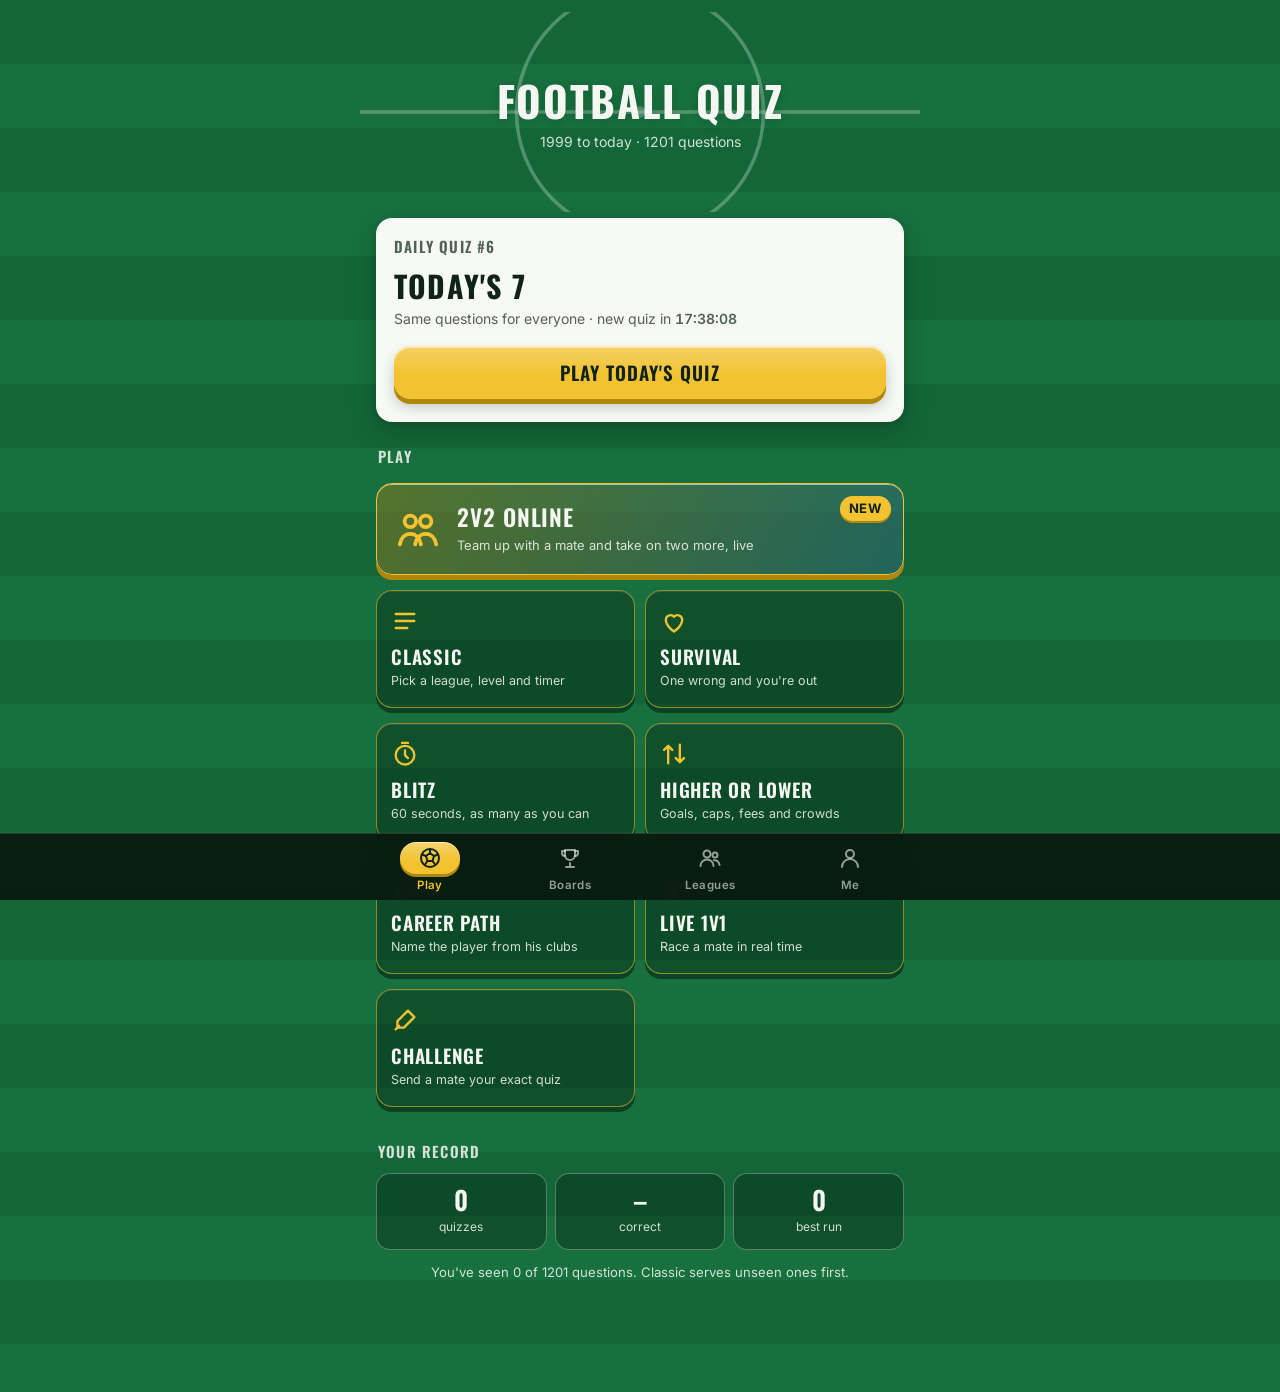
==== commit 42e353fa: "Play vs bots (online + offline), bot levels and themed names, results Share, evening daily reminder " ====
--- a/docs/index.html
+++ b/docs/index.html
@@ -336,6 +336,13 @@
       <p class="cmeta">10 questions, 15 seconds each, against whoever's online. Quicker right answers score more. Win = 3 league points, draw = 1.</p>
       <button class="btn" id="lvFind">Find a match</button>
     </div>
+    <div class="card lvbots" id="lvBotCard">
+      <h2 class="ctitle">Play vs bots</h2>
+      <p class="cmeta">No waiting: the same 10 questions, 15 seconds each. Bot games don't count for the league. The 1v1 works offline too.</p>
+      <p class="msg hidden" id="lvBotOff">Can't reach the server right now, so the bot game runs on your phone.</p>
+      <div class="seg" id="lvLevel" role="group" aria-label="Bot level"></div>
+      <div class="lvbotbtns"><button class="btn" id="lvBot1">1v1 vs bot</button><button class="btn ghost" id="lvBot2">2v2 with bots</button></div>
+    </div>
     <div class="tile form">
       <b>Play a mate</b>
       <div class="namerow"><input id="lvCode" class="code" maxlength="7" placeholder="ABC123" autocomplete="off" autocorrect="off" autocapitalize="characters" spellcheck="false"><button class="btn" id="lvJoin">Join</button></div>
@@ -388,6 +395,7 @@
       <p class="h2h" id="lvResNote"></p>
     </div>
     <button class="btn" id="lvAgain">Find another match</button>
+    <button class="btn ghost" id="lvShareRes">Share result</button>
     <button class="btn ghost" id="lvHome">Home</button>
     <h2 class="sec">Question by question</h2>
     <ul class="review qq" id="lvReview"></ul>
@@ -410,6 +418,7 @@
       <button class="btn" id="duCreate">Create a room</button>
       <div class="namerow" style="margin-top:12px"><input id="duCode" class="code" maxlength="7" placeholder="ROOM CODE" autocomplete="off" autocorrect="off" autocapitalize="characters" spellcheck="false" aria-label="Room code"><button class="btn ghost" id="duJoin">Join</button></div>
     </div>
+    <button class="btn ghost" id="duBots">Play vs bots (you + a bot v 2 bots)</button>
     <p class="msg hidden" id="duMsg" aria-live="polite"></p>
     <h2 class="sec">How it works</h2>
     <ul class="duhow">
@@ -465,6 +474,7 @@
     </div>
     <ul class="lb duscores" id="duScores"></ul>
     <button class="btn" id="duAgain">Rematch</button>
+    <button class="btn ghost" id="duShareRes">Share result</button>
     <button class="btn ghost" id="duLeave">Leave</button>
     <h2 class="sec">Question by question</h2>
     <ul class="review qq" id="duReview"></ul>
--- a/docs/app.css
+++ b/docs/app.css
@@ -658,8 +658,7 @@
   border-radius:50%;background:var(--tA);color:#10231a;font-weight:800;font-size:15px}
 .duteam.tB .duseat .av{background:var(--tB)}
 .duseat .nm{-webkit-box-flex:1;flex:1;min-width:0;overflow:hidden;text-overflow:ellipsis;white-space:nowrap;font-weight:600;font-size:14px}
-.duseat .hs{flex:none;margin-left:4px;padding:1px 6px;border-radius:6px;font-size:10px;font-weight:800;text-transform:uppercase;
-  background:rgba(244,247,241,.18);color:var(--chalk)}
+.duseat .nm small{display:block;margin-top:1px;font-size:10px;font-weight:800;text-transform:uppercase;letter-spacing:.06em;color:var(--chalk2)}
 .duseat.you{box-shadow:inset 0 0 0 2px var(--chalk2)}
 .duseat.empty{background:transparent;border:2px dashed var(--tileb);color:var(--chalk2);cursor:pointer;
   box-shadow:0 3px 0 var(--ghost-edge);-webkit-transition:-webkit-transform .08s,box-shadow .08s;transition:transform .08s,box-shadow .08s}
@@ -709,3 +708,11 @@
 #duDone .rev .pk{font-size:13px;color:var(--chalk2)}
 #duDone .rev .pk.ok{color:var(--chalk);font-weight:600}
 @media (prefers-color-scheme:dark){.dures .vsrow .tA b{color:var(--tA)}.dures .vsrow .tB b{color:var(--tB)}}
+
+/* Play vs bots (live.js) */
+.lvbots .seg{margin:12px 0}
+.lvbotbtns{display:flex;gap:10px}
+.lvbotbtns .btn{-webkit-box-flex:1;flex:1;margin:0}
+.lvbots.hot{outline:2px solid var(--yellow);outline-offset:2px}
+#lvBotOff{margin:8px 0 0}
+#duBots{margin-top:12px}
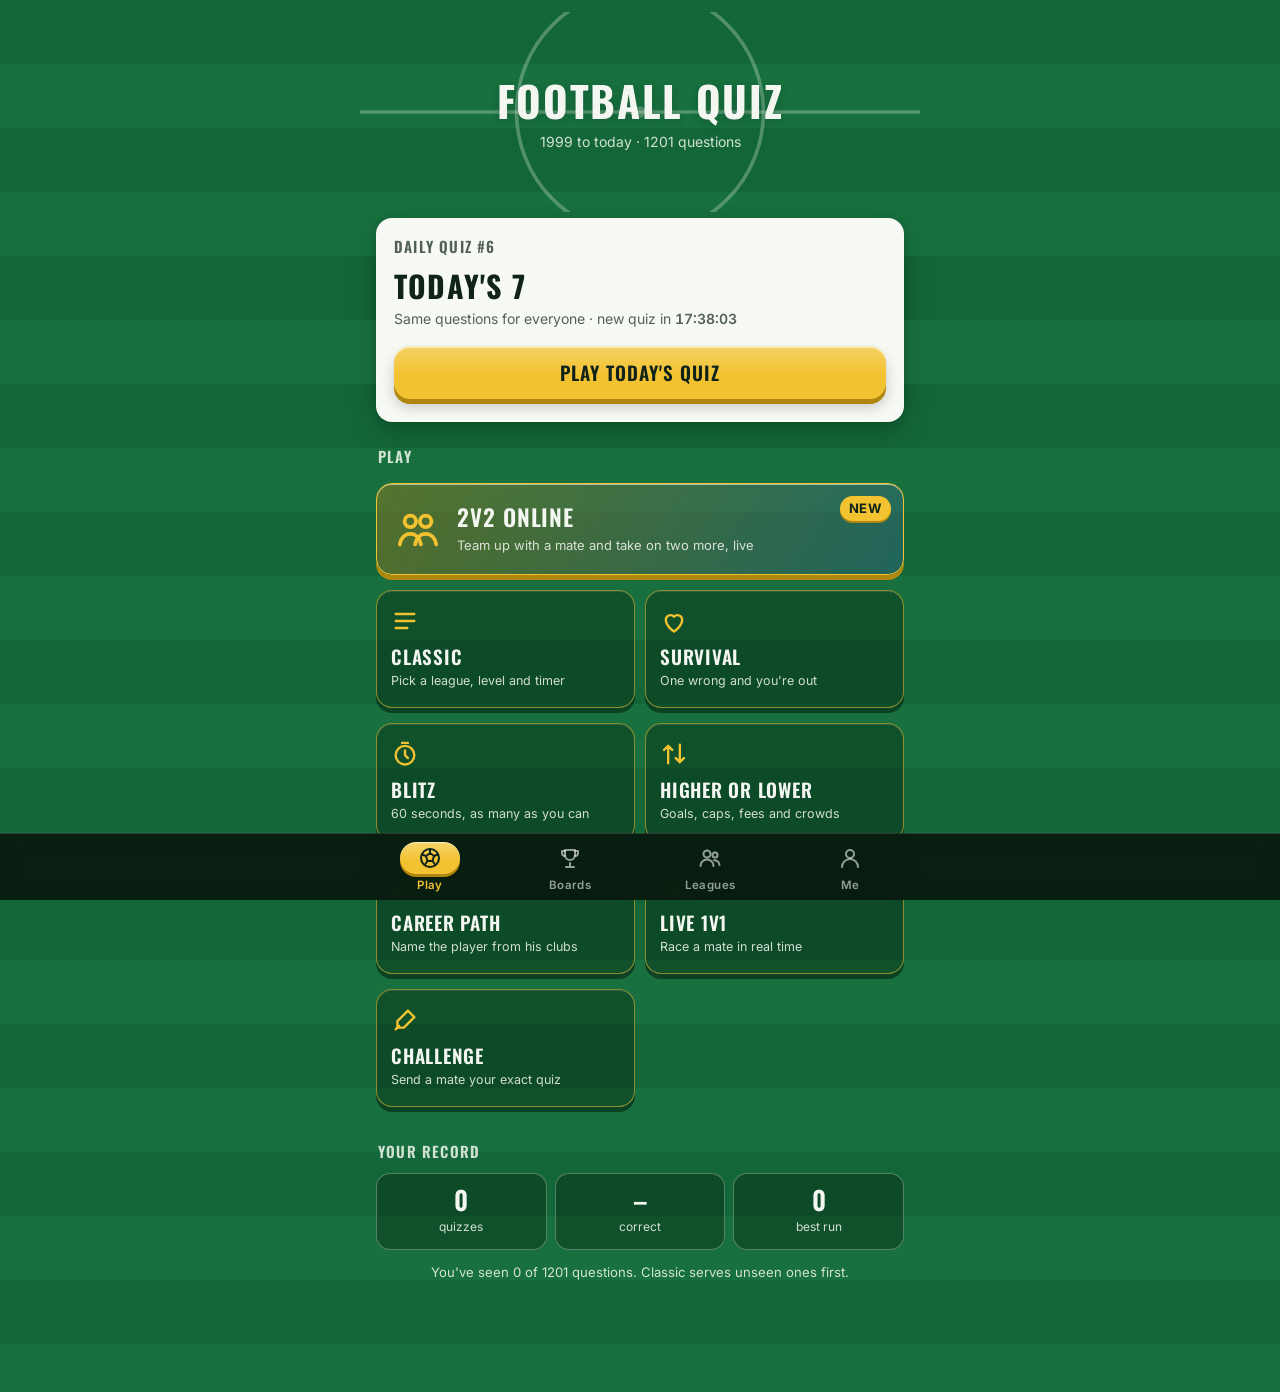
==== commit 4f29cb47: "Install page: docs/install.html with Android APK download + iPhone Add to Home Screen steps (auto-hi" ====
--- a/docs/index.html
+++ b/docs/index.html
@@ -74,9 +74,9 @@
     <b>Get the Android app</b><span>Same game, full screen, straight from your home screen</span>
   </a>
 
-  <div class="tile getapp hidden" id="getAppIos">
-    <b>Get the iPhone app</b><span>Tap the Share button <svg aria-hidden="true" width="14" height="14" viewBox="0 0 24 24" fill="none" stroke="currentColor" stroke-width="2" stroke-linecap="round" stroke-linejoin="round" style="vertical-align:-2px"><path d="M12 3v12M7 8l5-5 5 5M5 14v5a2 2 0 0 0 2 2h10a2 2 0 0 0 2-2v-5"/></svg> in Safari, then Add to Home Screen. Same game, full screen, works offline.</span>
-  </div>
+  <a class="tile getapp hidden" id="getAppIos" href="install.html#ios">
+    <b>Get the iPhone app</b><span>Tap the Share button <svg aria-hidden="true" width="14" height="14" viewBox="0 0 24 24" fill="none" stroke="currentColor" stroke-width="2" stroke-linecap="round" stroke-linejoin="round" style="vertical-align:-2px"><path d="M12 3v12M7 8l5-5 5 5M5 14v5a2 2 0 0 0 2 2h10a2 2 0 0 0 2-2v-5"/></svg> in Safari, then Add to Home Screen. Same game, full screen, works offline. <u>How to install</u></span>
+  </a>
 
   <h2 class="sec">Play</h2>
   <div class="modes" id="modes"></div>
@@ -552,7 +552,7 @@
   <div class="tile">
     <p style="margin:0">No accounts, no ads, no tracking. Your name and scores are only used for the boards.</p>
     <p style="margin:10px 0 0"><a href="privacy.html">Privacy policy</a></p>
-    <p style="margin:10px 0 0"><a href="https://github.com/teo2301/football-quiz/releases/latest" rel="noopener">Download the Android app</a> · iPhone: Share → Add to Home Screen</p>
+    <p style="margin:10px 0 0"><a href="install.html">Install the app</a> (Android APK or iPhone Add to Home Screen)</p>
   </div>
   <p class="small center" id="version"></p>
 </section>
--- a/docs/app.css
+++ b/docs/app.css
@@ -714,5 +714,8 @@
 .lvbotbtns{display:flex;gap:10px}
 .lvbotbtns .btn{-webkit-box-flex:1;flex:1;margin:0}
 .lvbots.hot{outline:2px solid var(--yellow);outline-offset:2px}
+.lvchal{border-left:4px solid var(--yellow)}
+.lvchal .btn{margin-top:10px}
+.lvchalhot{outline:2px solid var(--yellow);outline-offset:2px}
 #lvBotOff{margin:8px 0 0}
 #duBots{margin-top:12px}
